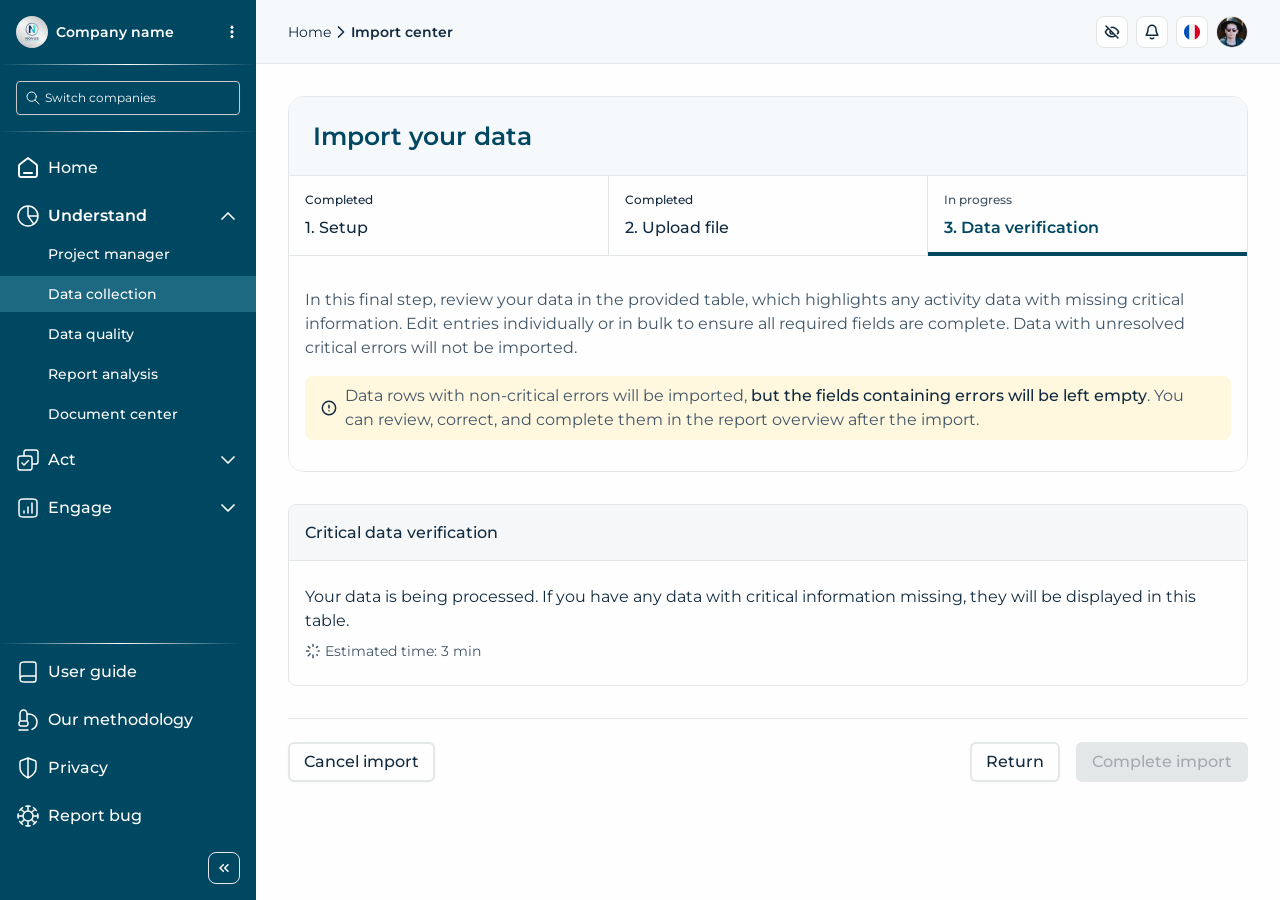
==== index.html @ c6fe3553 "Initial commit: import feature prototype Static HTML/CSS/JS prototype of the three-step data import " ====
<!doctype html>
<html lang="en">
<head>
<meta charset="utf-8">
<meta name="viewport" content="width=device-width, initial-scale=1">
<title>Import center – Data verification</title>
<link rel="preconnect" href="https://fonts.googleapis.com">
<link rel="preconnect" href="https://fonts.gstatic.com" crossorigin>
<link href="https://fonts.googleapis.com/css2?family=Montserrat:wght@400;500;600;700&display=swap" rel="stylesheet">
<link rel="stylesheet" href="shared.css?v=10">
<link rel="stylesheet" href="flow.css?v=10">
<style>
  :root { --tapio-green: #2d5c4f; --tapio-warning-fill: #fff7de; }

  .warn-banner {
    display: flex; align-items: center; gap: 8px; padding: 8px 16px;
    background: var(--tapio-warning-fill); border-radius: 8px; font-size: 14px; line-height: 20px;
  }
  .warn-banner b { font-weight: 500; }

  /* Status icons */
  .red-alert { position: relative; width: 16px; height: 16px; flex-shrink: 0; background: var(--tapio-red); border-radius: 16px; overflow: hidden; }
  .red-alert img { position: absolute; left: 7px; top: 2.285px; width: 2px; height: 9.515px; }
  .green-alert { width: 16px; height: 16px; flex-shrink: 0; border-radius: 16px; background: var(--tapio-green) url("assets/green-check.svg") center / 9.6px no-repeat; }
  .field-ok {
    width: 16px; height: 16px; flex-shrink: 0; border-radius: 16px; border: 1.5px solid var(--tapio-green); position: relative;
  }
  .field-ok::after {
    content: ""; position: absolute; inset: 0; background: var(--tapio-green);
    -webkit-mask: url("assets/green-check.svg") center / 8px no-repeat; mask: url("assets/green-check.svg") center / 8px no-repeat;
  }

  /* ---------- Verification panel ---------- */
  .status-line { display: flex; align-items: center; gap: 8px; padding: 24px 16px 23px; border-bottom: 1px solid var(--tapio-frost-gray); font-size: 16px; line-height: 24px; }
  .status-line b { font-weight: 500; }
  .loading { padding: 24px 16px; display: flex; flex-direction: column; gap: 8px; font-size: 16px; line-height: 24px; }
  .loading small { display: flex; align-items: center; gap: 4px; font-size: 14px; line-height: 20px; color: var(--tapio-charcoal-blue); }
  .loading small img { animation: spin 1.2s linear infinite; }
  @keyframes spin { to { transform: rotate(360deg); } }

  .v-filters { display: flex; flex-wrap: wrap; gap: 16px; padding: 24px 16px 23px; border-bottom: 1px solid var(--tapio-frost-gray); }
  .v-filters .filter { flex: 1 1 160px; min-width: 0; position: relative; }
  .filter-btn {
    width: 100%; display: flex; align-items: center; justify-content: space-between; gap: 4px; padding: 7px 8px;
    background: var(--tapio-white); border: 1px solid var(--tapio-frost-gray); border-radius: 8px; box-shadow: var(--shadow-xs);
    font-size: 16px; line-height: 24px; color: var(--tapio-charcoal-blue); white-space: nowrap;
  }
  .filter-btn span { overflow: hidden; text-overflow: ellipsis; }
  .filter-btn.set { color: var(--tapio-deep-indigo); border-color: var(--tapio-midnight-blue); }
  .filter.open .filter-btn img { transform: rotate(180deg); }

  .v-scroll { overflow-x: auto; }
  .v-table { width: 100%; min-width: 1040px; border-collapse: collapse; table-layout: fixed; }
  .v-table th, .v-table td {
    height: 64px; padding: 0 12px; border-bottom: 1px solid var(--tapio-frost-gray); border-right: 1px solid var(--tapio-frost-gray);
    font-size: 16px; line-height: 24px; white-space: nowrap; overflow: hidden; text-overflow: ellipsis; color: var(--tapio-deep-indigo);
  }
  .v-table th:last-child, .v-table td:last-child { border-right: 0; }
  .v-table th { font-weight: 500; color: var(--tapio-charcoal-blue); text-align: center; background: var(--tapio-white); }
  .v-table td { background: var(--tapio-white); }
  .v-table td.c { text-align: center; }
  .v-table td.num { font-weight: 500; }
  .v-table .ico { display: flex; justify-content: center; }
  .v-table tr.selected td { background: var(--tapio-glacier-blue); }
  .v-table .checkbox { margin: 0 auto; }
  .v-table .eye-btn {
    width: 32px; height: 32px; padding: 8px; margin: 0 auto; display: flex; align-items: center; justify-content: center;
    background: var(--tapio-white); border: 1px solid var(--tapio-frost-gray); border-radius: 8px; box-shadow: var(--shadow-xs);
  }
  .v-table .eye-btn .on { display: none; }
  .v-table .eye-btn:hover, .v-table .eye-btn.active { background: var(--tapio-dark-navy); }
  .v-table .eye-btn:hover .off, .v-table .eye-btn.active .off { display: none; }
  .v-table .eye-btn:hover .on, .v-table .eye-btn.active .on { display: block; }
  .v-empty td { text-align: center; color: var(--tapio-charcoal-blue); }
  .page:disabled, .page-cta:disabled { opacity: .4; cursor: not-allowed; }

  /* Bulk selection bar */
  .select-bar {
    position: sticky; bottom: 0; z-index: 30; display: flex; align-items: center; gap: 32px; padding: 15px 32px 16px;
    background: var(--tapio-alice-blue); border-top: 1px solid var(--tapio-frost-gray);
    box-shadow: 0 -1px 4px 0 rgba(0, 0, 0, 0.06), 0 -1px 0 0 rgba(0, 0, 0, 0.1);
  }
  .select-bar p { font-size: 14px; line-height: 20px; font-weight: 500; }
  .select-bar .link { font-size: 14px; line-height: 20px; font-weight: 500; color: var(--tapio-charcoal-blue); border-bottom: 1px solid var(--tapio-charcoal-blue); margin-top: 4px; }

  /* ---------- Edit overlays ---------- */
  dialog.drawer.edit { display: none; }
  dialog.drawer.edit[open] { display: flex; flex-direction: column; overflow: hidden; }
  .edit .drawer-head { position: static; flex-shrink: 0; }
  .edit-nav { display: flex; align-items: center; justify-content: space-between; }
  .pager { display: flex; }
  .pager button {
    width: 32px; height: 32px; padding: 8px; display: flex; align-items: center; justify-content: center;
    background: var(--tapio-white); border: 1px solid var(--tapio-frost-gray); box-shadow: var(--shadow-xs);
  }
  .pager button:first-child { border-radius: 8px 0 0 8px; }
  .pager button:last-child { border-radius: 0 8px 8px 0; border-left: 0; }
  .pager button:disabled { opacity: .4; cursor: not-allowed; }
  .edit-body { flex: 1; overflow-y: auto; padding: 32px; display: flex; flex-direction: column; gap: 24px; }
  .edit-body h3 { padding-bottom: 15px; border-bottom: 1px solid var(--tapio-frost-gray); font-size: 16px; line-height: 24px; font-weight: 500; }
  .fields { display: flex; flex-direction: column; gap: 16px; }
  .field label { display: flex; align-items: center; gap: 4px; margin-bottom: 4px; font-size: 14px; line-height: 20px; font-weight: 500; color: var(--tapio-charcoal-blue); }
  .combo { position: relative; }
  .combo-box {
    display: flex; align-items: center; gap: 8px; padding: 0 8px; height: 40px;
    background: var(--tapio-white); border: 1px solid var(--tapio-frost-gray); border-radius: 8px; box-shadow: var(--shadow-xs);
  }
  .combo-box:focus-within { border-color: var(--tapio-midnight-blue); }
  .combo-box input {
    flex: 1; min-width: 0; border: 0; outline: 0; background: none; font: inherit; font-size: 16px; line-height: 24px; color: var(--tapio-deep-indigo);
  }
  .combo-box input::placeholder { color: var(--tapio-charcoal-blue); opacity: 1; }
  .combo-box input[readonly] { cursor: pointer; }
  .combo-box button { display: flex; }
  .combo.open .combo-box button img { transform: rotate(180deg); }
  .drawer-foot {
    flex-shrink: 0; display: flex; justify-content: flex-end; gap: 16px; padding: 23px 32px 24px;
    background: var(--tapio-white); border-top: 1px solid var(--tapio-frost-gray);
  }
  .cta.outline { border-color: var(--tapio-mint); box-shadow: 0 1px 4px -1px var(--tapio-mint-shadow); }

  /* Missing-data confirmation list */
  #missingModal ul { max-height: 50vh; overflow-y: auto; }
  #missingModal .modal-body li::before { background: var(--tapio-deep-indigo); }

  /* ---------- Import notification ---------- */
  .notice {
    position: fixed; top: 80px; right: 32px; z-index: 200; width: min(656px, calc(100vw - 32px));
    display: flex; align-items: center; gap: 24px; padding: 20px 16px;
    background: var(--tapio-white); border: 1px solid var(--tapio-frost-gray); border-radius: 8px;
    box-shadow: var(--shadow-md); animation: notice-in .25s ease-out;
  }
  @keyframes notice-in { from { transform: translateY(-8px); opacity: 0; } }
  .notice .msg { flex: 1; display: flex; align-items: center; gap: 8px; font-size: 16px; line-height: 24px; }
  .notice .msg img { width: 32px; height: 32px; border-radius: 32px; object-fit: cover; flex-shrink: 0; }
  .notice a { font-weight: 500; color: var(--tapio-deep-indigo); }
  .notice time { font-size: 16px; line-height: 24px; color: #4d5659; white-space: nowrap; }

  @media (max-width: 768px) {
    .warn-banner { align-items: flex-start; }
    .warn-banner > img { margin-top: 2px; }
    .v-filters { gap: 8px; }
    .status-line { align-items: flex-start; }
    .status-line > span:first-child { margin-top: 4px; }
    .edit-body { padding: 20px 16px; }
    .drawer-foot { padding: 16px; }
    .select-bar { padding: 12px 16px; gap: 16px; justify-content: space-between; }
    .notice { right: 16px; top: 72px; gap: 12px; }
  }
</style>
</head>
<body>
<div class="app">

  <div class="nav-scrim"></div>
  <aside class="nav">
    <div>
      <div class="nav-company">
        <div class="nav-company-id">
          <img src="assets/company-logo.png" alt="">
          <span>Company name</span>
        </div>
        <button class="nav-dots" aria-label="More options"><img class="icon-16" src="assets/dots-vertical.svg" alt=""></button>
      </div>
      <div class="sep"></div>
    </div>

    <div class="nav-search-wrap">
      <div class="nav-search">
        <img class="icon-16" src="assets/search-light.svg" alt="">
        <span>Switch companies</span>
      </div>
    </div>

    <div class="sep"></div>

    <div class="nav-body">
      <nav class="nav-ctas">
        <button class="nav-cta"><span class="lbl"><img class="icon-24" src="assets/home.svg" alt="">Home</span></button>

        <div>
          <button class="nav-cta open">
            <span class="lbl"><img class="icon-24" src="assets/understand.svg" alt="">Understand</span>
            <img class="icon-24 chev" src="assets/chevron-nav.svg" alt="">
          </button>
          <div class="nav-sub">
            <a href="#">Project manager</a>
            <a href="#" class="active">Data collection</a>
            <a href="#">Data quality</a>
            <a href="#">Report analysis</a>
            <a href="#">Document center</a>
          </div>
        </div>

        <button class="nav-cta">
          <span class="lbl"><img class="icon-24" src="assets/act.svg" alt="">Act</span>
          <img class="icon-24" src="assets/chevron-nav2.svg" alt="">
        </button>
        <button class="nav-cta">
          <span class="lbl"><img class="icon-24" src="assets/engage.svg" alt="">Engage</span>
          <img class="icon-24" src="assets/chevron-nav2.svg" alt="">
        </button>
      </nav>

      <div class="nav-bottom">
        <div class="nav-bottom-links">
          <div class="sep"></div>
          <button class="nav-cta"><span class="lbl"><img class="icon-24" src="assets/book-closed.svg" alt="">User guide</span></button>
          <button class="nav-cta"><span class="lbl"><img class="icon-24" src="assets/microscope.svg" alt="">Our methodology</span></button>
          <button class="nav-cta"><span class="lbl"><img class="icon-24" src="assets/shield.svg" alt="">Privacy</span></button>
          <button class="nav-cta"><span class="lbl"><img class="icon-24" src="assets/virus.svg" alt="">Report bug</span></button>
        </div>
        <button class="nav-collapse" aria-label="Collapse navigation"><img class="icon-16" src="assets/chevron-left-double.svg" alt=""></button>
      </div>
    </div>
  </aside>

  <main class="main">
    <header class="topbar">
      <button class="icon-btn menu-btn" aria-label="Open navigation"><img class="icon-16" src="assets/chevron-left-double.svg" alt=""></button>
      <div class="crumbs">
        <span>Home</span>
        <img class="icon-20 chev" src="assets/chevron-breadcrumb.svg" alt="">
        <strong>Import center</strong>
      </div>
      <div class="top-actions">
        <button class="icon-btn" aria-label="Hide"><img class="icon-16" src="assets/eye-off.svg" alt=""></button>
        <button class="icon-btn" aria-label="Notifications"><img class="icon-16" src="assets/bell.svg" alt=""></button>
        <button class="icon-btn" aria-label="Language"><img class="icon-16" src="assets/flag-fr.svg" alt=""></button>
        <img class="avatar" src="assets/avatar.png" alt="User avatar">
      </div>
    </header>

    <div class="container">
      <section class="stepper-card">
        <h1 class="stepper-title">Import your data</h1>
        <div class="steps">
          <div class="step"><small>Completed</small><span>1. Setup</span></div>
          <div class="step"><small>Completed</small><span>2. Upload file</span></div>
          <div class="step current"><small>In progress</small><span>3. Data verification</span></div>
        </div>
        <div class="stepper-body">
          <p>In this final step, review your data in the provided table, which highlights any activity data with missing critical information. Edit entries individually or in bulk to ensure all required fields are complete. Data with unresolved critical errors will not be imported.</p>
          <div class="warn-banner">
            <img class="icon-16" src="assets/warning-circle.svg" alt="">
            <p>Data rows with non-critical errors will be imported,<b> but the fields containing errors will be left empty</b>. You can review, correct, and complete them in the report overview after the import.</p>
          </div>
        </div>
      </section>

      <section class="panel" id="verifyPanel">
        <h2 class="panel-title">Critical data verification</h2>

        <div class="loading" id="loading">
          <p>Your data is being processed. If you have any data with critical information missing, they will be displayed in this table.</p>
          <small><img class="icon-16" src="assets/loading.svg" alt="">Estimated time: 3 min</small>
        </div>

        <div id="results" hidden>
          <div class="status-line" id="statusLine"></div>
          <div id="tableArea">
            <div class="v-filters" id="filters"></div>
            <div class="v-scroll">
              <table class="v-table">
                <colgroup>
                  <col style="width:52px"><col style="width:84px"><col style="width:72px"><col style="width:124px"><col style="width:72px">
                  <col style="width:212px"><col style="width:150px"><col><col style="width:80px">
                </colgroup>
                <thead>
                  <tr>
                    <th><input type="checkbox" class="checkbox" id="selectPage" aria-label="Select all rows on this page"></th>
                    <th>Status</th><th>Row</th><th>Site</th><th>Year</th><th>Main step</th><th>Form section</th><th>Sub section</th><th>Action</th>
                  </tr>
                </thead>
                <tbody id="rows"></tbody>
              </table>
            </div>
            <div class="pagination" id="pagination"></div>
          </div>
        </div>
      </section>

      <footer class="footer">
        <button class="cta" id="cancelBtn">Cancel import</button>
        <div class="footer-right">
          <button class="cta" onclick="location.href='step-2.html'">Return</button>
          <button class="cta primary" id="completeBtn" disabled>Complete import</button>
        </div>
      </footer>
    </div>

    <div class="select-bar" id="selectBar" hidden>
      <div>
        <p id="selectCount">0 Activity datas selected</p>
        <button class="link" id="clearSelection">Clear selection</button>
      </div>
      <button class="cta" id="bulkEdit">Edit</button>
    </div>
  </main>
</div>

<!-- Single / multiple edit overlay -->
<dialog class="drawer edit" id="editDrawer" aria-labelledby="editTitle">
  <div class="drawer-head">
    <div class="edit-nav">
      <button class="drawer-back" data-close><img class="icon-16" src="assets/arrow-narrow-left.svg" alt="">Return to import finalization</button>
      <div class="pager" id="pager">
        <button id="prevRow" aria-label="Previous activity data"><img class="icon-16" src="assets/chevron-left-sm.svg" alt=""></button>
        <button id="nextRow" aria-label="Next activity data"><img class="icon-16" src="assets/chevron-right-sm.svg" alt=""></button>
      </div>
    </div>
    <h2 id="editTitle">Activity data name</h2>
    <p id="editDesc"></p>
  </div>
  <div class="edit-body">
    <h3>Critical data details</h3>
    <div class="fields" id="fields"></div>
  </div>
  <div class="drawer-foot">
    <button class="cta outline" id="resetEdit">Reset changes</button>
    <button class="cta primary" id="saveEdit">Save changes</button>
  </div>
</dialog>

<!-- Missing critical data confirmation -->
<dialog class="modal" id="missingModal" aria-labelledby="missingTitle">
  <div class="modal-inner">
    <div class="modal-head">
      <h2 id="missingTitle"></h2>
      <button class="modal-close" data-close aria-label="Close"><img src="assets/x-close.svg" alt=""></button>
    </div>
    <div class="modal-body">
      <p>Proceeding without correction will exclude them from the import.</p>
      <ul id="missingList"></ul>
    </div>
    <div class="modal-foot">
      <button class="cta" data-close>Cancel</button>
      <button class="cta primary" id="confirmComplete">Complete import</button>
    </div>
  </div>
</dialog>

<!-- Leave flow modal -->
<dialog class="modal fixed" id="leaveModal" aria-labelledby="leaveTitle">
  <div class="modal-inner">
    <div class="modal-top">
      <div class="modal-head">
        <h2 id="leaveTitle">Leave import center ?</h2>
        <button class="modal-close" data-close aria-label="Close"><img src="assets/x-close.svg" alt=""></button>
      </div>
      <div class="modal-body danger">
        <p>Cancel your import? This action cannot be undone.</p>
        <ul><li>Any progress made so far will be lost and your data won’t be imported</li></ul>
      </div>
    </div>
    <div class="modal-foot">
      <button class="cta" data-close>Return</button>
      <button class="cta danger" id="confirmLeave">Leave import center</button>
    </div>
  </div>
</dialog>

<script>
  const $ = s => document.querySelector(s);
  const esc = s => String(s).replace(/[&<>"]/g, c => ({ "&": "&amp;", "<": "&lt;", ">": "&gt;", '"': "&quot;" }[c]));

  /* ---------- Reference data ---------- */
  const SITES = ["Site name", "Paris HQ", "Lyon plant", "Marseille office", "Lille warehouse", "Bordeaux store"];
  const YEARS = ["2020", "2021", "2022", "2023", "2024", "2025"];
  const STRUCTURE = {
    "Energy Consumption": {
      "Fuel-on-site": ["Without control on sources", "With control on sources"],
      "Cooling systems on site": ["Without control on sources", "With control on sources"],
      "Green electricity on site": ["Without control on sources", "With control on sources"]
    },
    "Mobility": { "Business travel": ["Air travel", "Train travel"], "Commuting": ["Car", "Public transport"] },
    "Logistics": { "Upstream freight": ["Road freight", "Sea freight"] },
    "Waste": { "Waste on site": ["Landfill", "Recycling"] }
  };
  const FIELDS = [
    { key: "site", label: "Site name", options: () => SITES, placeholder: "Type or select a site name" },
    { key: "year", label: "Year", options: () => YEARS, placeholder: "Type or select a year" },
    { key: "particularity", label: "Particularity", options: () => YEARS, placeholder: "Type or select a particularity" },
    { key: "step", label: "Main steps", options: () => Object.keys(STRUCTURE), placeholder: "Type or select a main step" },
    { key: "form", label: "Form section", options: v => v.step && STRUCTURE[v.step] ? Object.keys(STRUCTURE[v.step]) : [...new Set(Object.values(STRUCTURE).flatMap(Object.keys))], placeholder: "Type or select a form section" },
    { key: "sub", label: "Sub Section", options: v => {
        const forms = v.step && STRUCTURE[v.step] ? [STRUCTURE[v.step]] : Object.values(STRUCTURE);
        return [...new Set(forms.flatMap(f => v.form && f[v.form] ? f[v.form] : v.form ? [] : Object.values(f).flat()))];
      }, placeholder: "Select a sub section", selectOnly: true }
  ];
  const CRITICAL = ["site", "year", "step", "form", "sub"];

  /* ---------- Imported rows (mock) ---------- */
  const TOTAL = 240;
  const FAULTY = [3, 4, 8, 10, 6, 24, 38, 56, 87, 95, 102, 115, 121, 133, 148, 160, 172, 189, 201, 230];
  const scenario = new URLSearchParams(location.search).get("scenario");
  const makeRow = n => ({ n, site: SITES[n % SITES.length], year: YEARS[2 + (n % 4)], particularity: YEARS[2 + (n % 4)], step: "Energy Consumption", form: "Fuel-on-site", sub: "Without control on sources" });
  let ROWS = [];
  function buildRows() {
    const faulty = scenario === "clean" ? [] : FAULTY;
    const rows = Array.from({ length: TOTAL }, (_, i) => makeRow(i + 1));
    faulty.forEach(n => {
      const r = rows[n - 1];
      r.site = null;
      if (n === 95) Object.assign(r, { year: null, step: null, form: null, sub: null });
    });
    // Rows with missing critical data are listed first, in the order the import reported them.
    ROWS = faulty.map(n => rows[n - 1]).concat(rows.filter(r => !faulty.includes(r.n)));
  }
  const isMissing = r => CRITICAL.some(k => !r[k]);
  const missingRows = () => ROWS.filter(isMissing);

  /* ---------- Table state ---------- */
  const PAGE_SIZE = 10;
  const state = { page: 1, filters: {}, selected: new Set(), editing: null };
  const FILTERS = [
    { key: "status", label: "Status", values: () => ["Missing critical data", "Complete"] },
    { key: "year", label: "Year", values: () => YEARS },
    { key: "step", label: "Main Step", values: () => Object.keys(STRUCTURE) },
    { key: "form", label: "Form Section", values: () => [...new Set(Object.values(STRUCTURE).flatMap(Object.keys))] },
    { key: "sub", label: "Sub Section", values: () => [...new Set(Object.values(STRUCTURE).flatMap(f => Object.values(f).flat()))] }
  ];
  function visibleRows() {
    return ROWS.filter(r => FILTERS.every(f => {
      const v = state.filters[f.key];
      if (!v) return true;
      if (f.key === "status") return (v === "Complete") !== isMissing(r);
      return r[f.key] === v;
    }));
  }

  const missingIcon = '<span class="ico"><img class="icon-16" src="assets/alert-circle.svg" alt="Missing"></span>';
  const cell = (v, cls = "") => v ? `<td class="${cls}">${esc(v)}</td>` : `<td>${missingIcon}</td>`;

  function renderStatus() {
    const missing = missingRows().length;
    $("#statusLine").innerHTML = missing
      ? `<span class="red-alert"><img src="assets/red-alert-mark.svg" alt=""></span><span><b>${missing}/${TOTAL}</b>&nbsp; Activity data(s) require their critical info to be filled in or these won’t be imported</span>`
      : `<span class="green-alert"></span><span><b>${TOTAL}/${TOTAL}</b>&nbsp; Activity data(s) will be imported without any critical values missing.</span>`;
  }

  function renderTable() {
    const rows = visibleRows();
    const pages = Math.max(1, Math.ceil(rows.length / PAGE_SIZE));
    state.page = Math.min(state.page, pages);
    const slice = rows.slice((state.page - 1) * PAGE_SIZE, state.page * PAGE_SIZE);
    $("#rows").innerHTML = slice.length ? slice.map(r => `
      <tr data-n="${r.n}" class="${state.selected.has(r.n) ? "selected" : ""}">
        <td><input type="checkbox" class="checkbox" ${state.selected.has(r.n) ? "checked" : ""} aria-label="Select row ${r.n}"></td>
        <td><span class="ico">${isMissing(r) ? '<span class="red-alert" role="img" aria-label="Missing critical data"><img src="assets/red-alert-mark.svg" alt=""></span>' : '<span class="green-alert" role="img" aria-label="Complete"></span>'}</span></td>
        <td class="num">#${r.n}</td>
        ${cell(r.site)}${cell(r.year)}${cell(r.step)}${cell(r.form)}${cell(r.sub)}
        <td><button class="eye-btn ${state.editing === r.n ? "active" : ""}" data-edit="${r.n}" aria-label="Edit row ${r.n}">
          <img class="icon-16 off" src="assets/eye-dark.svg" alt=""><img class="icon-16 on" src="assets/eye-light.svg" alt=""></button></td>
      </tr>`).join("") : `<tr class="v-empty"><td colspan="9">No activity data matches these filters.</td></tr>`;
    const pageNums = slice.map(r => r.n);
    const allOnPage = pageNums.length && pageNums.every(n => state.selected.has(n));
    $("#selectPage").checked = !!allOnPage;
    $("#selectPage").indeterminate = !allOnPage && pageNums.some(n => state.selected.has(n));
    renderPagination(pages);
    renderSelectBar();
  }

  function pageList(pages, cur) {
    if (pages <= 7) return Array.from({ length: pages }, (_, i) => i + 1);
    const set = new Set([1, 2, 3, pages - 2, pages - 1, pages, cur - 1, cur, cur + 1].filter(p => p >= 1 && p <= pages));
    const sorted = [...set].sort((a, b) => a - b), out = [];
    sorted.forEach((p, i) => { if (i && p - sorted[i - 1] > 1) out.push("…"); out.push(p); });
    return out;
  }
  function renderPagination(pages) {
    $("#pagination").innerHTML = `
      <button class="page-cta" data-page="${state.page - 1}" ${state.page === 1 ? "disabled" : ""}><img class="icon-16" src="assets/arrow-left.svg" alt="" style="transform:rotate(180deg)">Previous</button>
      <div class="pages">${pageList(pages, state.page).map(p => p === "…" ? '<span class="page">...</span>'
        : `<button class="page ${p === state.page ? "active" : ""}" data-page="${p}" ${p === state.page ? 'aria-current="page"' : ""}>${p}</button>`).join("")}</div>
      <button class="page-cta next" data-page="${state.page + 1}" ${state.page === pages ? "disabled" : ""}>Next<img class="icon-16" src="assets/arrow-right.svg" alt=""></button>`;
  }
  $("#pagination").addEventListener("click", e => {
    const b = e.target.closest("[data-page]");
    if (!b || b.disabled) return;
    state.page = +b.dataset.page;
    renderTable();
  });

  /* ---------- Selection ---------- */
  function renderSelectBar() {
    const n = state.selected.size;
    $("#selectBar").hidden = !n;
    $("#selectCount").textContent = `${n} Activity data${n === 1 ? "" : "s"} selected`;
  }
  $("#rows").addEventListener("change", e => {
    if (!e.target.matches(".checkbox")) return;
    const n = +e.target.closest("tr").dataset.n;
    e.target.checked ? state.selected.add(n) : state.selected.delete(n);
    renderTable();
  });
  $("#selectPage").addEventListener("change", e => {
    $("#rows").querySelectorAll("tr[data-n]").forEach(tr => {
      const n = +tr.dataset.n;
      e.target.checked ? state.selected.add(n) : state.selected.delete(n);
    });
    renderTable();
  });
  $("#clearSelection").addEventListener("click", () => { state.selected.clear(); renderTable(); });

  /* ---------- Filters ---------- */
  let openFilter = null;
  $("#filters").innerHTML = FILTERS.map(f => `
    <div class="filter" data-key="${f.key}">
      <button class="filter-btn" aria-haspopup="listbox" aria-expanded="false"><span>${f.label}</span><img class="icon-20" src="assets/chevron-down.svg" alt=""></button>
    </div>`).join("");
  function closeFilter() {
    if (!openFilter) return;
    openFilter.classList.remove("open");
    openFilter.querySelector(".filter-btn").setAttribute("aria-expanded", "false");
    openFilter.querySelector(".select-menu")?.remove();
    openFilter = null;
  }
  $("#filters").addEventListener("click", e => {
    const f = e.target.closest(".filter");
    if (!f) return;
    const def = FILTERS.find(x => x.key === f.dataset.key);
    const opt = e.target.closest('[role="option"]');
    if (opt) {
      state.filters[def.key] = opt.dataset.value || null;
      const btn = f.querySelector(".filter-btn");
      btn.classList.toggle("set", !!state.filters[def.key]);
      btn.firstElementChild.textContent = state.filters[def.key] || def.label;
      closeFilter();
      state.page = 1;
      renderTable();
      return;
    }
    if (f === openFilter) return closeFilter();
    closeFilter();
    const menu = document.createElement("div");
    menu.className = "select-menu";
    menu.setAttribute("role", "listbox");
    menu.innerHTML = [`<div role="option" data-value="" aria-selected="${!state.filters[def.key]}">All</div>`]
      .concat(def.values().map(v => `<div role="option" data-value="${esc(v)}" aria-selected="${state.filters[def.key] === v}">${esc(v)}</div>`)).join("");
    f.appendChild(menu);
    f.classList.add("open");
    f.querySelector(".filter-btn").setAttribute("aria-expanded", "true");
    openFilter = f;
  });

  /* ---------- Edit overlay (single row or bulk) ---------- */
  const SINGLE_DESC = "Use this overlay to fill in the missing critical information for a single activity. Complete the required fields using dropdowns and text inputs to ensure the activity can be successfully imported.";
  const BULK_DESC = "Update missing critical information for multiple activity data entries at once. Choices made in dropdowns and text inputs will apply to all selected entries, overriding any existing values in the affected fields (e.g., updating the year will replace original values for all selected entries).";
  const edit = { mode: null, row: null, values: {} };
  const drawer = $("#editDrawer");

  function openEdit(mode, n) {
    edit.mode = mode;
    edit.row = n ?? null;
    const r = mode === "single" ? ROWS.find(x => x.n === n) : null;
    edit.values = Object.fromEntries(FIELDS.map(f => [f.key, r ? r[f.key] || "" : ""]));
    $("#editTitle").textContent = mode === "single" ? `Activity data #${n}` : "Edit multiple selection";
    $("#editDesc").textContent = mode === "single" ? SINGLE_DESC : BULK_DESC;
    $("#pager").hidden = mode !== "single";
    state.editing = mode === "single" ? n : null;
    renderFields();
    renderPager();
    renderTable();
    if (!drawer.open) drawer.showModal();
  }
  function renderPager() {
    if (edit.mode !== "single") return;
    const list = visibleRows(), i = list.findIndex(r => r.n === edit.row);
    $("#prevRow").disabled = i <= 0;
    $("#nextRow").disabled = i === -1 || i >= list.length - 1;
  }
  function stepRow(dir) {
    const list = visibleRows(), i = list.findIndex(r => r.n === edit.row);
    const next = list[i + dir];
    if (!next) return;
    state.page = Math.floor((i + dir) / PAGE_SIZE) + 1;
    openEdit("single", next.n);
  }
  $("#prevRow").addEventListener("click", () => stepRow(-1));
  $("#nextRow").addEventListener("click", () => stepRow(1));

  function statusIcon(f) {
    if (edit.mode !== "single" || f.key === "particularity" && !edit.values[f.key]) return "";
    return edit.values[f.key]
      ? '<span class="field-ok" role="img" aria-label="Filled"></span>'
      : '<img class="icon-16" src="assets/field-missing.svg" alt="Missing">';
  }
  function renderFields() {
    $("#fields").innerHTML = FIELDS.map(f => `
      <div class="field" data-key="${f.key}">
        <label for="f-${f.key}">${esc(f.label)} ${statusIcon(f)}</label>
        <div class="combo">
          <div class="combo-box">
            <input id="f-${f.key}" autocomplete="off" value="${esc(edit.values[f.key])}" placeholder="${esc(f.placeholder)}" ${f.selectOnly ? "readonly" : ""}
              role="combobox" aria-expanded="false" aria-autocomplete="list">
            <button type="button" tabindex="-1" aria-label="Show options"><img class="icon-20" src="assets/chevron-down-dark.svg" alt=""></button>
          </div>
        </div>
      </div>`).join("");
  }
  function refreshStatusIcons() {
    FIELDS.forEach(f => {
      const label = $(`.field[data-key="${f.key}"] label`);
      label.innerHTML = `${esc(f.label)} ${statusIcon(f)}`;
    });
  }

  let openCombo = null;
  function closeCombo() {
    if (!openCombo) return;
    openCombo.classList.remove("open");
    openCombo.querySelector("input").setAttribute("aria-expanded", "false");
    openCombo.querySelector(".select-menu")?.remove();
    openCombo = null;
  }
  function showCombo(combo, filterText) {
    if (openCombo && openCombo !== combo) closeCombo();
    const key = combo.closest(".field").dataset.key, f = FIELDS.find(x => x.key === key);
    const q = (filterText || "").toLowerCase();
    const opts = f.options(edit.values).filter(o => !q || o.toLowerCase().includes(q));
    let menu = combo.querySelector(".select-menu");
    if (!menu) {
      menu = document.createElement("div");
      menu.className = "select-menu";
      menu.setAttribute("role", "listbox");
      combo.appendChild(menu);
    }
    menu.innerHTML = opts.length
      ? opts.map(o => `<div role="option" data-value="${esc(o)}" aria-selected="${edit.values[key] === o}">${esc(o)}</div>`).join("")
      : `<div role="option" aria-disabled="true" style="cursor:default;color:var(--tapio-charcoal-blue)">${f.selectOnly ? "Select a form section first" : "Press Enter to use this value"}</div>`;
    const room = $(".edit-body").getBoundingClientRect().bottom - combo.getBoundingClientRect().bottom;
    menu.classList.toggle("up", room < 240);
    combo.classList.add("open");
    combo.querySelector("input").setAttribute("aria-expanded", "true");
    openCombo = combo;
  }
  function setValue(key, value) {
    edit.values[key] = value;
    // Keep the section hierarchy consistent when a parent value changes.
    if (key === "step" && edit.values.form && !FIELDS[4].options(edit.values).includes(edit.values.form)) edit.values.form = "";
    if ((key === "step" || key === "form") && edit.values.sub && !FIELDS[5].options(edit.values).includes(edit.values.sub)) edit.values.sub = "";
    FIELDS.forEach(f => { $(`#f-${f.key}`).value = edit.values[f.key]; });
    refreshStatusIcons();
  }
  $("#fields").addEventListener("click", e => {
    const combo = e.target.closest(".combo");
    if (!combo) return;
    const opt = e.target.closest('[role="option"][data-value]');
    if (opt) {
      setValue(combo.closest(".field").dataset.key, opt.dataset.value);
      closeCombo();
      return;
    }
    if (e.target.closest(".combo-box button") || e.target.matches("input[readonly]")) {
      openCombo === combo ? closeCombo() : showCombo(combo);
      combo.querySelector("input").focus();
    }
  });
  $("#fields").addEventListener("focusin", e => { if (e.target.matches("input:not([readonly])")) showCombo(e.target.closest(".combo"), ""); });
  $("#fields").addEventListener("input", e => {
    const key = e.target.closest(".field").dataset.key;
    edit.values[key] = e.target.value.trim();
    refreshStatusIcons();
    showCombo(e.target.closest(".combo"), e.target.value);
  });
  $("#fields").addEventListener("keydown", e => {
    if (e.key === "Enter") { e.preventDefault(); closeCombo(); }
    if (e.key === "Escape" && openCombo) { e.preventDefault(); e.stopPropagation(); closeCombo(); }
  });
  document.addEventListener("click", e => {
    if (openCombo && !openCombo.contains(e.target)) closeCombo();
    if (openFilter && !openFilter.contains(e.target)) closeFilter();
  });

  $("#resetEdit").addEventListener("click", () => openEdit(edit.mode, edit.row));
  $("#saveEdit").addEventListener("click", () => {
    const vals = Object.fromEntries(Object.entries(edit.values).map(([k, v]) => [k, v.trim() || null]));
    if (edit.mode === "single") {
      Object.assign(ROWS.find(r => r.n === edit.row), vals);
    } else {
      ROWS.filter(r => state.selected.has(r.n)).forEach(r => {
        Object.entries(vals).forEach(([k, v]) => { if (v) r[k] = v; });
      });
      state.selected.clear();
    }
    drawer.close();
    renderAll();
  });
  $("#bulkEdit").addEventListener("click", () => openEdit("bulk"));
  $("#rows").addEventListener("click", e => {
    const b = e.target.closest("[data-edit]");
    if (b) openEdit("single", +b.dataset.edit);
  });
  // The row whose overlay is open keeps its eye button active; clear it once the overlay closes.
  new MutationObserver(() => {
    if (!drawer.open && state.editing !== null) { state.editing = null; closeCombo(); renderTable(); }
  }).observe(drawer, { attributes: true, attributeFilter: ["open"] });

  /* ---------- Completion ---------- */
  function renderAll() {
    renderStatus();
    // A file with no missing critical data needs no table (compact success state).
    $("#tableArea").hidden = scenario === "clean";
    renderTable();
  }
  function importFileName() {
    try { return sessionStorage.getItem("importFileName") || "File_name"; } catch (e) { return "File_name"; }
  }
  function completeImport() {
    $("#missingModal").close();
    $("#completeBtn").disabled = true;
    document.querySelector(".notice")?.remove();
    const time = new Date().toLocaleTimeString([], { hour: "numeric", minute: "2-digit" });
    document.body.insertAdjacentHTML("beforeend", `
      <div class="notice" role="status">
        <div class="msg"><img src="assets/avatar.png" alt=""><p>“${esc(importFileName())}” data has been imported. <a href="#">See import details.</a></p></div>
        <time>${esc(time)}</time>
      </div>`);
  }
  $("#completeBtn").addEventListener("click", () => {
    const missing = missingRows();
    if (!missing.length) return completeImport();
    $("#missingTitle").textContent = `${missing.length} Activity Data${missing.length === 1 ? " is" : "s are"} missing critical data`;
    $("#missingList").innerHTML = missing.map(r => `<li>Row ${r.n}</li>`).join("");
    $("#missingModal").showModal();
  });
  $("#confirmComplete").addEventListener("click", completeImport);
  $("#cancelBtn").addEventListener("click", () => $("#leaveModal").showModal());
  $("#confirmLeave").addEventListener("click", () => location.reload());

  /* ---------- Processing ---------- */
  buildRows();
  setTimeout(() => {
    $("#loading").hidden = true;
    $("#results").hidden = false;
    $("#completeBtn").disabled = false;
    renderAll();
  }, 2500);
</script>
<script src="shared.js?v=10"></script>
</body>
</html>
---- shared.css ----
:root {
  --tapio-dark-navy: #004761;
  --tapio-deep-teal: #1d6982;
  --tapio-midnight-blue: #1b5d75;
  --tapio-white: #fefefe;
  --tapio-pale-white: #f5f9fa;
  --tapio-blue-gray: #f8fafc;
  --tapio-powder-blue: #f6f9fb;
  --tapio-frost-gray: #e3e7e8;
  --tapio-ash-gray: #c7c9cc;
  --tapio-deep-indigo: #122b41;
  --tapio-charcoal-blue: #415567;
  --tapio-red: #99372e;
  --tapio-red-dark: #2d0704;
  --tapio-mint: #88d1bc;
  --tapio-mint-shadow: #cef2e9;
  --shadow-xs: 0 1px 2px 0 rgba(245, 249, 250, 0.05);
  --shadow-md: 0 12px 16px -4px rgba(18, 43, 65, 0.08), 0 4px 6px -2px rgba(18, 43, 65, 0.03);
  --text-disabled: #a5aaae;
  --tapio-glacier-blue: #edfaf6;
  --tapio-alice-blue: #f6f7f8;
}

* { box-sizing: border-box; margin: 0; padding: 0; }
html, body { height: 100%; }
html { scroll-padding-bottom: 112px; }
body {
  font-family: "Montserrat", sans-serif;
  background: var(--tapio-white);
  color: var(--tapio-deep-indigo);
  -webkit-font-smoothing: antialiased;
}
button { font: inherit; color: inherit; background: none; border: 0; cursor: pointer; }
img { display: block; }
[hidden] { display: none !important; }
.sr-only { position: absolute; width: 1px; height: 1px; overflow: hidden; clip: rect(0 0 0 0); white-space: nowrap; }
.icon-16 { width: 16px; height: 16px; flex-shrink: 0; }
.icon-20 { width: 20px; height: 20px; flex-shrink: 0; }
.icon-24 { width: 24px; height: 24px; flex-shrink: 0; }

.app { display: flex; width: 100%; min-height: 100vh; }

/* ---------- Side navigation ---------- */
.nav {
  width: 256px; flex-shrink: 0;
  position: sticky; top: 0; height: 100vh; height: 100dvh; overflow: hidden; z-index: 50;
  background: var(--tapio-dark-navy);
  display: flex; flex-direction: column; gap: 16px;
  color: var(--tapio-white);
}
.nav-company { display: flex; align-items: flex-start; justify-content: space-between; padding: 16px; }
.nav-company-id { display: flex; align-items: center; gap: 8px; flex: 1; min-width: 0; }
.nav-company-id img { width: 32px; height: 32px; border-radius: 16px; object-fit: cover; }
.nav-company-id span { font-size: 14px; line-height: 20px; font-weight: 600; white-space: nowrap; }
.nav-dots { height: 32px; display: flex; align-items: center; justify-content: center; border-radius: 8px; }
.sep {
  height: 1px; width: 100%; flex-shrink: 0;
  background: linear-gradient(90deg, rgba(254,254,254,0) 0%, rgba(254,254,254,1) 50%, rgba(254,254,254,0) 100%);
}
.nav-search-wrap { padding: 0 16px; }
.nav-search {
  display: flex; align-items: center; gap: 4px; padding: 8px;
  border: 1px solid var(--tapio-ash-gray); border-radius: 4px;
  background: var(--tapio-dark-navy); box-shadow: var(--shadow-xs);
  font-size: 12px; line-height: 16px; color: var(--tapio-blue-gray);
}
.nav-body { flex: 1; display: flex; flex-direction: column; justify-content: space-between; min-height: 0; }
.nav-ctas {
  flex: 1 1 auto; min-height: 0; overflow-y: auto;
  display: flex; flex-direction: column; gap: 8px;
  scrollbar-width: thin; scrollbar-color: rgba(254, 254, 254, 0.3) transparent;
}
.nav-bottom { flex-shrink: 0; padding-top: 16px; }
.nav-cta {
  display: flex; align-items: center; justify-content: space-between;
  padding: 8px 16px; width: 100%;
  font-size: 16px; line-height: 24px; font-weight: 500; color: var(--tapio-white);
}
.nav-cta .lbl { display: flex; align-items: flex-start; gap: 8px; white-space: nowrap; }
.nav-cta.open .lbl { font-weight: 600; }
.nav-cta.open .chev { transform: rotate(180deg); }
.nav-sub { display: flex; flex-direction: column; gap: 4px; }
.nav-sub a {
  display: block; padding: 8px 8px 8px 48px;
  font-size: 14px; line-height: 20px; font-weight: 500;
  color: var(--tapio-white); text-decoration: none; white-space: nowrap;
}
.nav-sub a.active { background: var(--tapio-deep-teal); }
.nav-bottom { display: flex; flex-direction: column; align-items: flex-end; gap: 16px; padding: 0 16px 16px 0; }
.nav-bottom-links { display: flex; flex-direction: column; gap: 8px; width: 100%; }
.nav-bottom-links .nav-cta { width: 208px; justify-content: flex-start; }
.nav-collapse {
  width: 32px; height: 32px; padding: 8px; border-radius: 8px;
  border: 1px solid var(--tapio-frost-gray);
  display: flex; align-items: center; justify-content: center;
}

/* ---------- Main ---------- */
.main { flex: 1 1 auto; min-width: 0; display: flex; flex-direction: column; }

.topbar {
  height: 64px;
  display: flex; align-items: center; gap: 12px;
  padding: 16px 32px;
  background: var(--tapio-powder-blue);
  border-bottom: 1px solid var(--tapio-frost-gray);
}
.crumbs { display: flex; align-items: center; min-width: 0; margin-right: auto; font-size: 14px; line-height: 20px; white-space: nowrap; }
.crumbs strong { overflow: hidden; text-overflow: ellipsis; }
.crumbs .chev { transform: rotate(-90deg); }
.crumbs strong { font-weight: 600; }
.top-actions { display: flex; align-items: center; gap: 8px; }
.icon-btn {
  width: 32px; height: 32px; padding: 8px;
  display: flex; align-items: center; justify-content: center;
  background: var(--tapio-white); border: 1px solid var(--tapio-frost-gray);
  border-radius: 8px; box-shadow: var(--shadow-xs);
}
.avatar { width: 32px; height: 32px; border-radius: 32px; border: 1px solid var(--tapio-frost-gray); object-fit: cover; }

/* ---------- Buttons ---------- */
.cta {
  padding: 6px 14px; border: 2px solid var(--tapio-frost-gray); border-radius: 6px;
  background: var(--tapio-white); box-shadow: 0 1px 4px -1px #f2f4f5;
  font-size: 16px; line-height: 24px; font-weight: 500; color: var(--tapio-deep-indigo); white-space: nowrap;
}
.cta.primary { background: var(--tapio-mint); border-color: var(--tapio-mint); box-shadow: 0 1px 4px -1px var(--tapio-mint-shadow); }
/* ---------- Sticky flow footer ---------- */
.footer {
  position: sticky; bottom: 0; z-index: 20;
  display: flex; align-items: center; justify-content: space-between;
  padding: 23px 0 24px; background: var(--tapio-white);
  border-top: 1px solid var(--tapio-frost-gray);
}
.footer-right { display: flex; gap: 16px; }

/* ---------- Checkbox ---------- */
.checkbox {
  appearance: none; -webkit-appearance: none; display: block; margin: 0 auto;
  width: 20px; height: 20px; border: 1px solid var(--tapio-midnight-blue); border-radius: 6px;
  background: var(--tapio-white); cursor: pointer;
}
.checkbox:checked { background: var(--tapio-mint) url("assets/check.svg") center / 14px no-repeat; }
.checkbox:focus-visible { outline: 2px solid var(--tapio-midnight-blue); outline-offset: 2px; }

/* ---------- Pagination ---------- */
.pagination { display: flex; align-items: center; justify-content: space-between; gap: 8px; padding: 16px; background: var(--tapio-white); min-height: 61px; }
.page-cta {
  display: flex; align-items: center; gap: 4px; padding: 7px 16px 7px 12px;
  background: var(--tapio-white); border: 1px solid var(--tapio-frost-gray); border-radius: 4px;
  box-shadow: var(--shadow-xs);
  font-size: 12px; line-height: 16px; font-weight: 600; color: var(--tapio-deep-indigo);
}
.page-cta.next { padding: 7px 12px 7px 16px; }
.pages { display: flex; gap: 2px; }
.page {
  width: 32px; height: 32px; border-radius: 8px;
  display: flex; align-items: center; justify-content: center;
  font-size: 14px; line-height: 20px; font-weight: 500; color: var(--tapio-charcoal-blue);
}
.page.active { background: var(--tapio-frost-gray); color: var(--tapio-deep-indigo); box-shadow: var(--shadow-xs); }

/* ---------- Dropdown menu ---------- */
.select-menu {
  position: absolute; top: calc(100% + 4px); left: 0; right: 0; z-index: 30;
  display: flex; flex-direction: column; gap: 4px; padding: 8px; max-height: 296px; overflow-y: auto;
  background: var(--tapio-white); border: 1px solid var(--tapio-frost-gray); border-radius: 8px;
  box-shadow: var(--shadow-md);
}
.select-menu.up { top: auto; bottom: calc(100% + 4px); }
.select-menu [role="option"] {
  padding: 8px; border-radius: 6px; cursor: pointer;
  font-size: 16px; line-height: 24px; color: var(--tapio-deep-indigo);
}
.select-menu [role="option"]:hover, .select-menu [role="option"].active { background: var(--tapio-powder-blue); }
.select-menu [role="option"][aria-selected="true"] { background: var(--tapio-frost-gray); font-weight: 500; }

/* ---------- Tooltip ---------- */
.tip-trigger { display: inline-flex; border-radius: 50%; }
.tip-trigger:focus-visible { outline: 2px solid var(--tapio-midnight-blue); outline-offset: 1px; }
.tip {
  position: fixed; z-index: 100; width: min(320px, calc(100vw - 16px)); pointer-events: none;
  filter: drop-shadow(0 1px 1.5px rgba(18, 43, 65, 0.1)) drop-shadow(0 1px 1px rgba(18, 43, 65, 0.06));
  opacity: 0; transform: translateY(4px); transition: opacity .12s, transform .12s;
}
.tip.show { opacity: 1; transform: none; }
.tip-body {
  padding: 12px; border-radius: 8px; background: var(--tapio-dark-navy);
  font-size: 12px; line-height: 16px; font-weight: 500; color: var(--tapio-white);
}
.tip-arrow { position: absolute; top: calc(100% - 3px); width: 16px; height: 8.5px; }

.cta:disabled { background: var(--tapio-frost-gray); border-color: var(--tapio-frost-gray); color: var(--text-disabled); box-shadow: none; cursor: not-allowed; }
.cta.danger { color: var(--tapio-red); }

/* ---------- Modals ---------- */
dialog.modal {
  width: 800px; max-width: calc(100vw - 32px); max-height: calc(100dvh - 32px); margin: auto; padding: 0;
  border: 1px solid #d1d5d6; border-radius: 16px; overflow-x: hidden; overflow-y: auto;
  background: var(--tapio-white); color: var(--tapio-deep-indigo);
  box-shadow: 0 1px 3px 0 rgba(18, 43, 65, 0.1), 0 1px 2px 0 rgba(18, 43, 65, 0.06);
}
dialog.modal::backdrop { background: rgba(18, 43, 65, 0.4); }
.modal-inner { display: flex; flex-direction: column; gap: 32px; }
.modal.fixed .modal-inner { min-height: 398px; justify-content: space-between; }
.modal-head {
  display: flex; align-items: center; justify-content: space-between;
  padding: 32px 32px 31px; background: var(--tapio-powder-blue); border-bottom: 1px solid var(--tapio-frost-gray);
}
.modal-head h2 { font-size: 25px; line-height: 32px; font-weight: 600; color: var(--tapio-dark-navy); }
.modal-close { width: 28px; height: 28px; border-radius: 6px; }
.modal-close img { width: 28px; height: 28px; }
.modal-body { padding: 0 32px; display: flex; flex-direction: column; gap: 24px; }
.modal-body > p {
  padding-bottom: 15px; border-bottom: 1px solid var(--tapio-frost-gray);
  font-size: 16px; line-height: 24px; font-weight: 500; color: var(--tapio-charcoal-blue);
}
.modal-body ul { list-style: none; display: flex; flex-direction: column; gap: 24px; }
.modal-body li { display: flex; align-items: center; gap: 8px; font-size: 16px; line-height: 24px; }
.modal-body li::before { content: ""; width: 8px; height: 8px; border-radius: 16px; background: var(--tapio-dark-navy); flex-shrink: 0; }
.modal-body.danger li::before { background: var(--tapio-red); }
.modal-foot { display: flex; flex-wrap: wrap; justify-content: flex-end; gap: 16px; padding: 23px 32px 24px; border-top: 1px solid var(--tapio-frost-gray); }
.modal-top { display: flex; flex-direction: column; gap: 32px; }

/* ---------- Navigation toggle ---------- */
.menu-btn { display: none; background: var(--tapio-dark-navy); border-color: var(--tapio-dark-navy); }
.menu-btn img { transform: rotate(180deg); }
.nav-scrim { display: none; }
.app.nav-collapsed .nav { display: none; }
.app.nav-collapsed .menu-btn { display: flex; }

/* ---------- Responsive ---------- */
@media (max-width: 768px) {
  .modal-head { padding: 20px; }
  .modal-head h2 { font-size: 20px; line-height: 28px; }
  .modal-body { padding: 0 20px; }
  .modal-foot { padding: 16px 20px; }
  .modal-inner { gap: 24px; }
  .modal.fixed .modal-inner { min-height: 0; }
  .modal-body li { align-items: flex-start; }
  .modal-body li::before { margin-top: 8px; }
}
@media (max-width: 1024px) {
  .menu-btn { display: flex; }
  .nav {
    position: fixed; left: 0; top: 0; bottom: 0; height: auto;
    transform: translateX(-100%); transition: transform .2s ease;
  }
  .app.nav-collapsed .nav { display: flex; }
  .app.nav-open .nav { transform: none; box-shadow: 0 12px 16px -4px rgba(18, 43, 65, 0.2); }
  .app.nav-open .nav-scrim { display: block; position: fixed; inset: 0; z-index: 40; background: rgba(18, 43, 65, 0.4); }
}
@media (max-width: 640px) {
  .footer { display: grid; grid-template-columns: 1fr 1fr; gap: 8px; padding: 12px 0 16px; }
  .footer-right { display: contents; }
  .footer .cta { width: 100%; }
  .footer .cta.primary { grid-column: 1 / -1; order: -1; }
  .modal-foot .cta { flex: 1 1 100%; }
  .pagination { padding: 16px 12px; }
  .pages .page:nth-child(3), .pages .page:nth-child(5), .pages .page:nth-child(6) { display: none; }
  .topbar { padding: 16px; gap: 8px; }
  .top-actions { gap: 4px; }
  .crumbs > span, .crumbs > .chev { display: none; }
}
---- flow.css ----
/* Components shared by the Step 1 and Step 2 flow pages. */
.container { padding: 32px; display: flex; flex-direction: column; gap: 32px; }
.sections { display: flex; flex-direction: column; gap: 32px; }

/* ---------- Stepper card ---------- */
.stepper-card {
  border: 1px solid var(--tapio-frost-gray); border-radius: 16px; overflow: hidden;
  filter: drop-shadow(0 1px 1px rgba(245, 249, 250, 0.05));
}
.stepper-title {
  padding: 23px 24px; background: var(--tapio-powder-blue);
  border-bottom: 1px solid var(--tapio-frost-gray);
  font-size: 25px; line-height: 32px; font-weight: 600; color: var(--tapio-dark-navy);
}
.steps { display: flex; height: 80px; }
.step {
  flex: 1 0 0; min-width: 0;
  display: flex; flex-direction: column; justify-content: center; gap: 8px; padding: 16px;
  background: var(--tapio-white);
  border-right: 1px solid var(--tapio-frost-gray); border-bottom: 1px solid var(--tapio-frost-gray);
  font-weight: 500; color: var(--tapio-deep-indigo);
}
.step:last-child { border-right: 0; }
.step small { font-size: 12px; line-height: 16px; }
.step span { font-size: 16px; line-height: 24px; }
.step.current { border-bottom: 4px solid var(--tapio-dark-navy); padding-bottom: 13px; }
.step.current small { color: var(--tapio-charcoal-blue); }
.step.current span { color: var(--tapio-dark-navy); font-weight: 600; }
.step.todo { color: var(--tapio-charcoal-blue); }

.stepper-body { background: var(--tapio-white); padding: 32px 16px 31px; display: flex; flex-direction: column; gap: 16px; }
.stepper-body p { font-size: 16px; line-height: 24px; color: var(--tapio-charcoal-blue); }
.stepper-body p b { font-weight: 500; color: var(--tapio-deep-indigo); }
.note { display: flex; align-items: center; gap: 4px; font-size: 14px; line-height: 20px; font-weight: 500; }

/* ---------- Panels ---------- */
.panel {
  background: var(--tapio-white); border: 1px solid var(--tapio-frost-gray); border-radius: 8px;
  overflow: hidden; box-shadow: var(--shadow-xs);
}
.panel-title {
  padding: 16px 16px 15px; background: var(--tapio-alice-blue);
  border-bottom: 1px solid var(--tapio-frost-gray);
  font-size: 16px; line-height: 24px; font-weight: 500;
}
.panel-body { padding: 24px 16px 32px; display: flex; flex-direction: column; gap: 24px; }
.block { display: flex; flex-direction: column; gap: 24px; }
.section-title {
  padding-bottom: 15px; border-bottom: 1px solid var(--tapio-frost-gray);
  font-size: 16px; line-height: 24px; font-weight: 500;
}

/* ---------- Template detail drawer ---------- */
dialog.drawer {
  margin: 0 0 0 auto; padding: 0; width: 800px; max-width: 100vw; height: 100dvh; max-height: 100dvh;
  border: 0; border-left: 1px solid #d1d5d6; background: var(--tapio-white); color: var(--tapio-deep-indigo);
  box-shadow: 0 1px 3px 0 rgba(18, 43, 65, 0.1), 0 1px 2px 0 rgba(18, 43, 65, 0.06);
  overflow-y: auto;
}
dialog.drawer[open] { animation: drawer-in .22s ease-out; }
dialog.drawer::backdrop { background: rgba(18, 43, 65, 0.4); }
@keyframes drawer-in { from { transform: translateX(40px); opacity: 0; } }
.drawer-head {
  position: sticky; top: 0; z-index: 2;
  display: flex; flex-direction: column; gap: 16px; padding: 32px 32px 15px;
  background: var(--tapio-powder-blue); border-bottom: 1px solid var(--tapio-frost-gray);
  box-shadow: 0 1px 1.5px rgba(18, 43, 65, 0.1), 0 1px 1px rgba(18, 43, 65, 0.06);
}
.drawer-back { display: inline-flex; align-items: center; gap: 4px; align-self: flex-start; font-size: 14px; line-height: 20px; font-weight: 500; }
.drawer-head h2 { font-size: 25px; line-height: 32px; font-weight: 600; color: #294e66; }
.drawer-head p { font-size: 16px; line-height: 24px; color: var(--tapio-charcoal-blue); }
.drawer-body { padding: 32px; display: flex; flex-direction: column; gap: 32px; }

.collapse-btn { width: 100%; display: flex; align-items: center; justify-content: space-between; text-align: left; }
.panel.collapsed .collapse-btn img { transform: rotate(180deg); }
.panel.collapsed .info-body { display: none; }
.info-body { padding: 24px 16px 0; }
.info-sub { display: flex; flex-direction: column; gap: 16px; padding-bottom: 24px; }
.info-sub + .info-sub { padding-top: 24px; border-top: 1px solid var(--tapio-frost-gray); }
.info-sub h4 { font-size: 14px; line-height: 20px; font-weight: 600; color: var(--tapio-charcoal-blue); }
.info-items { display: flex; flex-wrap: wrap; gap: 16px 48px; }
.info-items dt { display: flex; align-items: center; gap: 4px; font-size: 14px; line-height: 20px; color: var(--tapio-charcoal-blue); }
.info-items dd { margin-top: 4px; font-size: 16px; line-height: 24px; font-weight: 500; }
.info-sub p { font-size: 14px; line-height: 20px; }

.arch { overflow-x: auto; }
.arch-row { display: grid; grid-template-columns: minmax(280px, 1fr) 96px 104px 112px; min-width: 592px; border-bottom: 1px solid var(--tapio-frost-gray); }
.arch-row:last-child { border-bottom: 0; }
.arch-row > div { height: 64px; display: flex; align-items: center; justify-content: center; padding: 0 8px; }
.arch-row > div:first-child { justify-content: flex-start; gap: 8px; padding: 0 16px; white-space: nowrap; }
.arch-head > div { height: 68px; white-space: nowrap; font-size: 14px; line-height: 20px; font-weight: 600; color: var(--tapio-charcoal-blue); gap: 4px; }
.arch-row.open-sub { background: var(--tapio-glacier-blue); }
.arch-toggle { width: 16px; height: 16px; flex-shrink: 0; display: flex; }
.arch-toggle img { transform: rotate(-90deg); transition: transform .15s; }
.arch-row.expanded .arch-toggle img { transform: none; }
.arch-toggle.static { cursor: default; }
.arch-dot { width: 8px; height: 8px; border-radius: 16px; flex-shrink: 0; }
.arch-dot.lg { width: 16px; height: 16px; }
.lvl-0 .arch-name { font-weight: 600; font-size: 16px; line-height: 24px; }
.lvl-1 > div:first-child { padding-left: 40px; }
.lvl-1 .arch-name { font-weight: 500; font-size: 16px; line-height: 24px; }
.lvl-2 > div:first-child { padding-left: 96px; }
.lvl-2 .arch-name { font-weight: 500; font-size: 14px; line-height: 24px; }
.dis-check { width: 20px; height: 20px; border-radius: 6px; background: var(--tapio-frost-gray) center / 14px no-repeat; border: 1px solid var(--tapio-frost-gray); }
.dis-check.on { background-image: url("assets/check-disabled.svg"); }

@media (max-width: 768px) {
  .container { padding: 16px 16px 0; gap: 24px; }
  .sections { gap: 24px; }
  .stepper-title { padding: 16px; font-size: 20px; line-height: 28px; }
  .steps { flex-direction: column; height: auto; }
  .step { border-right: 0; }
  .stepper-body { padding: 24px 16px; }
  .drawer-head { padding: 20px 20px 15px; }
  .drawer-head h2 { font-size: 20px; line-height: 28px; }
  .drawer-body { padding: 20px 16px; gap: 24px; }
  .info-items { gap: 16px 32px; }
}
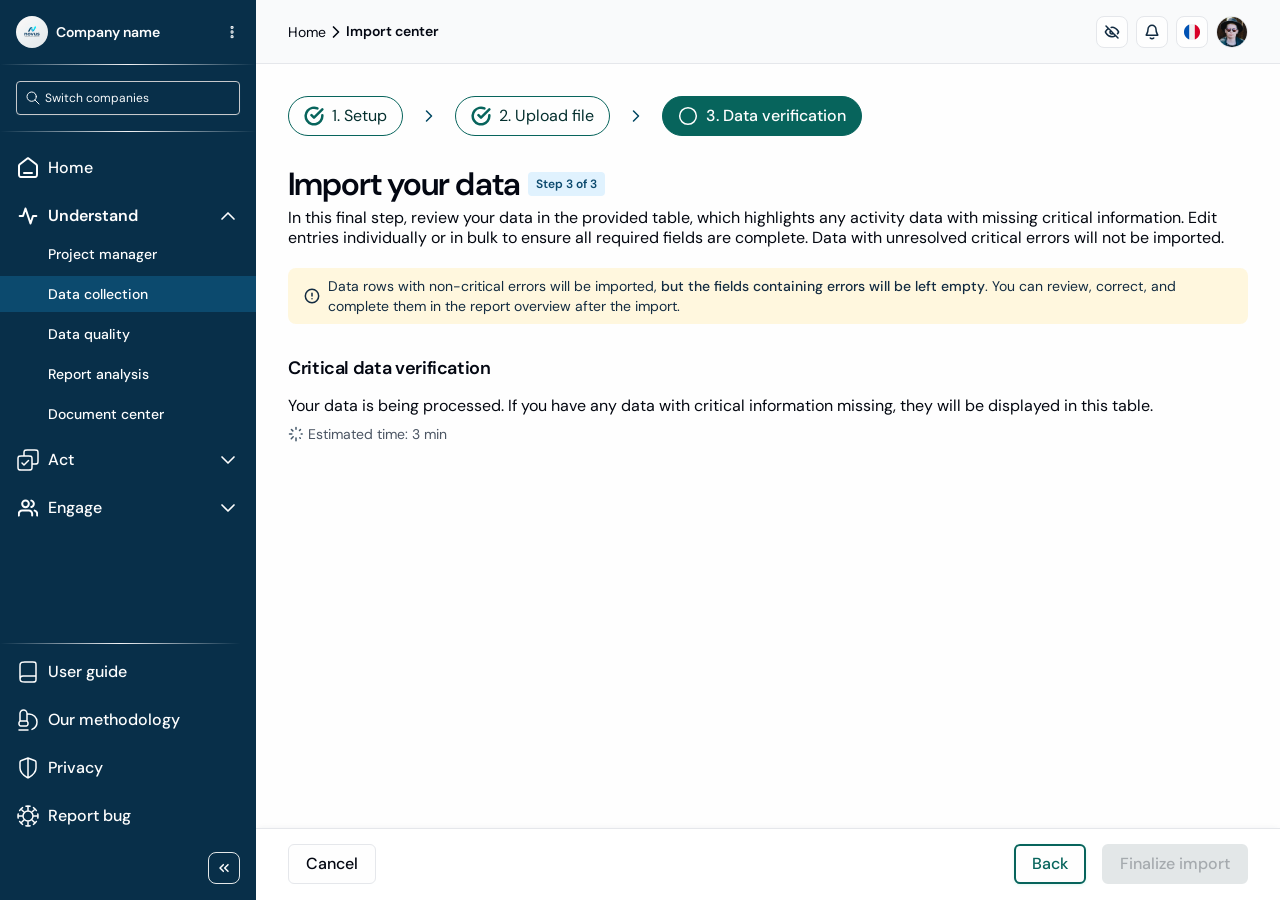
==== commit 35de91c3: "Adopt ACT redesign across the import flow - New side nav, top bar, page header and DM Sans text styl" ====
--- a/index.html
+++ b/index.html
@@ -6,9 +6,9 @@
 <title>Import center – Data verification</title>
 <link rel="preconnect" href="https://fonts.googleapis.com">
 <link rel="preconnect" href="https://fonts.gstatic.com" crossorigin>
-<link href="https://fonts.googleapis.com/css2?family=Montserrat:wght@400;500;600;700&display=swap" rel="stylesheet">
-<link rel="stylesheet" href="shared.css?v=10">
-<link rel="stylesheet" href="flow.css?v=10">
+<link href="https://fonts.googleapis.com/css2?family=DM+Sans:opsz,wght@9..40,400;9..40,500;9..40,600;9..40,700&display=swap" rel="stylesheet">
+<link rel="stylesheet" href="shared.css?v=20">
+<link rel="stylesheet" href="flow.css?v=20">
 <style>
   :root { --tapio-green: #2d5c4f; --tapio-warning-fill: #fff7de; }
 
@@ -17,6 +17,8 @@
     background: var(--tapio-warning-fill); border-radius: 8px; font-size: 14px; line-height: 20px;
   }
   .warn-banner b { font-weight: 500; }
+  .task-intro .warn-banner { margin-top: 12px; }
+  .task-intro .warn-banner p { font-size: 14px; line-height: 20px; color: var(--tapio-deep-indigo); }
 
   /* Status icons */
   .red-alert { position: relative; width: 16px; height: 16px; flex-shrink: 0; background: var(--tapio-red); border-radius: 16px; overflow: hidden; }
@@ -31,52 +33,47 @@
   }
 
   /* ---------- Verification panel ---------- */
-  .status-line { display: flex; align-items: center; gap: 8px; padding: 24px 16px 23px; border-bottom: 1px solid var(--tapio-frost-gray); font-size: 16px; line-height: 24px; }
+  .status-line { display: flex; align-items: center; gap: 8px; font: var(--ts-body); color: var(--act-ink); }
   .status-line b { font-weight: 500; }
-  .loading { padding: 24px 16px; display: flex; flex-direction: column; gap: 8px; font-size: 16px; line-height: 24px; }
-  .loading small { display: flex; align-items: center; gap: 4px; font-size: 14px; line-height: 20px; color: var(--tapio-charcoal-blue); }
+  #results { display: flex; flex-direction: column; gap: 16px; }
+  .loading { display: flex; flex-direction: column; gap: 8px; font: var(--ts-body); color: #040811; }
+  .loading small { display: flex; align-items: center; gap: 4px; font: var(--ts-label); color: #4b5563; }
   .loading small img { animation: spin 1.2s linear infinite; }
   @keyframes spin { to { transform: rotate(360deg); } }
 
-  .v-filters { display: flex; flex-wrap: wrap; gap: 16px; padding: 24px 16px 23px; border-bottom: 1px solid var(--tapio-frost-gray); }
-  .v-filters .filter { flex: 1 1 160px; min-width: 0; position: relative; }
-  .filter-btn {
-    width: 100%; display: flex; align-items: center; justify-content: space-between; gap: 4px; padding: 7px 8px;
-    background: var(--tapio-white); border: 1px solid var(--tapio-frost-gray); border-radius: 8px; box-shadow: var(--shadow-xs);
-    font-size: 16px; line-height: 24px; color: var(--tapio-charcoal-blue); white-space: nowrap;
-  }
-  .filter-btn span { overflow: hidden; text-overflow: ellipsis; }
-  .filter-btn.set { color: var(--tapio-deep-indigo); border-color: var(--tapio-midnight-blue); }
-  .filter.open .filter-btn img { transform: rotate(180deg); }
+  #tableArea { display: flex; flex-direction: column; }
+  .tbl-filters .filter-btn span { max-width: 220px; overflow: hidden; text-overflow: ellipsis; }
 
   .v-scroll { overflow-x: auto; }
   .v-table { width: 100%; min-width: 1040px; border-collapse: collapse; table-layout: fixed; }
   .v-table th, .v-table td {
-    height: 64px; padding: 0 12px; border-bottom: 1px solid var(--tapio-frost-gray); border-right: 1px solid var(--tapio-frost-gray);
-    font-size: 16px; line-height: 24px; white-space: nowrap; overflow: hidden; text-overflow: ellipsis; color: var(--tapio-deep-indigo);
+    height: 64px; padding: 0 12px; border-bottom: 1px solid var(--act-gray-200);
+    font: var(--ts-body); white-space: nowrap; overflow: hidden; text-overflow: ellipsis; color: var(--act-ink);
   }
   .v-table th:last-child, .v-table td:last-child { border-right: 0; }
-  .v-table th { font-weight: 500; color: var(--tapio-charcoal-blue); text-align: center; background: var(--tapio-white); }
-  .v-table td { background: var(--tapio-white); }
-  .v-table td.c { text-align: center; }
-  .v-table td.num { font-weight: 500; }
+  /* Headers align with their cells: text columns left, control columns (select, status, action) centred */
+  .v-table th, .v-table td { text-align: left; }
+  .v-table th:nth-child(-n+2), .v-table td:nth-child(-n+2),
+  .v-table th:last-child, .v-table td:last-child { text-align: center; }
+  .v-table td { background: #fff; }
+  .v-table tbody tr:last-child td { border-bottom: 0; }
+  .v-table tbody tr:hover td { background: #f9fafb; }
+  .v-table td.num { font: var(--ts-body-medium); }
   .v-table .ico { display: flex; justify-content: center; }
-  .v-table tr.selected td { background: var(--tapio-glacier-blue); }
+  .v-table .ico.start { justify-content: flex-start; }
+  .v-table tr.selected td { background: #f0f9ff; border-bottom-color: var(--sky-100); }
   .v-table .checkbox { margin: 0 auto; }
   .v-table .eye-btn {
-    width: 32px; height: 32px; padding: 8px; margin: 0 auto; display: flex; align-items: center; justify-content: center;
-    background: var(--tapio-white); border: 1px solid var(--tapio-frost-gray); border-radius: 8px; box-shadow: var(--shadow-xs);
+    width: 32px; height: 32px; padding: 8px; margin: 0 auto; display: flex; align-items: center; justify-content: center; border-radius: 8px;
   }
   .v-table .eye-btn .on { display: none; }
-  .v-table .eye-btn:hover, .v-table .eye-btn.active { background: var(--tapio-dark-navy); }
-  .v-table .eye-btn:hover .off, .v-table .eye-btn.active .off { display: none; }
-  .v-table .eye-btn:hover .on, .v-table .eye-btn.active .on { display: block; }
+  .v-table .eye-btn:hover, .v-table .eye-btn.active { background: #f3f4f6; }
   .v-empty td { text-align: center; color: var(--tapio-charcoal-blue); }
   .page:disabled, .page-cta:disabled { opacity: .4; cursor: not-allowed; }
 
   /* Bulk selection bar */
   .select-bar {
-    position: sticky; bottom: 0; z-index: 30; display: flex; align-items: center; gap: 32px; padding: 15px 32px 16px;
+    position: sticky; bottom: 72px; z-index: 30; display: flex; align-items: center; gap: 32px; padding: 15px 32px 16px;
     background: var(--tapio-alice-blue); border-top: 1px solid var(--tapio-frost-gray);
     box-shadow: 0 -1px 4px 0 rgba(0, 0, 0, 0.06), 0 -1px 0 0 rgba(0, 0, 0, 0.1);
   }
@@ -91,33 +88,33 @@
   .pager { display: flex; }
   .pager button {
     width: 32px; height: 32px; padding: 8px; display: flex; align-items: center; justify-content: center;
-    background: var(--tapio-white); border: 1px solid var(--tapio-frost-gray); box-shadow: var(--shadow-xs);
-  }
+    background: #fff; border: 1px solid var(--act-gray-200); box-shadow: var(--shadow-xs);
+  }
+  .pager button:hover:not(:disabled) { background: #f3f4f6; }
   .pager button:first-child { border-radius: 8px 0 0 8px; }
   .pager button:last-child { border-radius: 0 8px 8px 0; border-left: 0; }
   .pager button:disabled { opacity: .4; cursor: not-allowed; }
-  .edit-body { flex: 1; overflow-y: auto; padding: 32px; display: flex; flex-direction: column; gap: 24px; }
-  .edit-body h3 { padding-bottom: 15px; border-bottom: 1px solid var(--tapio-frost-gray); font-size: 16px; line-height: 24px; font-weight: 500; }
+  .edit-body { flex: 1; overflow-y: auto; padding: 32px; display: flex; flex-direction: column; gap: 16px; background: var(--tapio-white); }
+  .edit-body h3 { font: var(--ts-section-title); letter-spacing: var(--ls-section-title); color: var(--act-ink); }
   .fields { display: flex; flex-direction: column; gap: 16px; }
-  .field label { display: flex; align-items: center; gap: 4px; margin-bottom: 4px; font-size: 14px; line-height: 20px; font-weight: 500; color: var(--tapio-charcoal-blue); }
+  .field label { display: flex; align-items: center; gap: 4px; margin-bottom: 4px; font: var(--ts-body-medium); line-height: normal; color: #4b5563; }
   .combo { position: relative; }
   .combo-box {
     display: flex; align-items: center; gap: 8px; padding: 0 8px; height: 40px;
-    background: var(--tapio-white); border: 1px solid var(--tapio-frost-gray); border-radius: 8px; box-shadow: var(--shadow-xs);
+    background: #fff; border: 1px solid var(--act-gray-200); border-radius: 8px; box-shadow: var(--shadow-xs);
   }
   .combo-box:focus-within { border-color: var(--tapio-midnight-blue); }
   .combo-box input {
-    flex: 1; min-width: 0; border: 0; outline: 0; background: none; font: inherit; font-size: 16px; line-height: 24px; color: var(--tapio-deep-indigo);
-  }
-  .combo-box input::placeholder { color: var(--tapio-charcoal-blue); opacity: 1; }
+    flex: 1; min-width: 0; border: 0; outline: 0; background: none; font: var(--ts-body); color: var(--act-ink);
+  }
+  .combo-box input::placeholder { color: #4b5563; opacity: 1; }
   .combo-box input[readonly] { cursor: pointer; }
   .combo-box button { display: flex; }
   .combo.open .combo-box button img { transform: rotate(180deg); }
   .drawer-foot {
     flex-shrink: 0; display: flex; justify-content: flex-end; gap: 16px; padding: 23px 32px 24px;
-    background: var(--tapio-white); border-top: 1px solid var(--tapio-frost-gray);
-  }
-  .cta.outline { border-color: var(--tapio-mint); box-shadow: 0 1px 4px -1px var(--tapio-mint-shadow); }
+    background: #fff; border-top: 1px solid var(--act-gray-200);
+  }
 
   /* Missing-data confirmation list */
   #missingModal ul { max-height: 50vh; overflow-y: auto; }
@@ -139,7 +136,6 @@
   @media (max-width: 768px) {
     .warn-banner { align-items: flex-start; }
     .warn-banner > img { margin-top: 2px; }
-    .v-filters { gap: 8px; }
     .status-line { align-items: flex-start; }
     .status-line > span:first-child { margin-top: 4px; }
     .edit-body { padding: 20px 16px; }
@@ -157,17 +153,17 @@
     <div>
       <div class="nav-company">
         <div class="nav-company-id">
-          <img src="assets/company-logo.png" alt="">
+          <img src="assets/act-logo.png" alt="">
           <span>Company name</span>
         </div>
-        <button class="nav-dots" aria-label="More options"><img class="icon-16" src="assets/dots-vertical.svg" alt=""></button>
+        <button class="nav-dots" aria-label="More options"><img class="icon-16" src="assets/act-dots.svg" alt=""></button>
       </div>
       <div class="sep"></div>
     </div>
 
     <div class="nav-search-wrap">
       <div class="nav-search">
-        <img class="icon-16" src="assets/search-light.svg" alt="">
+        <img class="icon-16" src="assets/act-search.svg" alt="">
         <span>Switch companies</span>
       </div>
     </div>
@@ -180,8 +176,8 @@
 
         <div>
           <button class="nav-cta open">
-            <span class="lbl"><img class="icon-24" src="assets/understand.svg" alt="">Understand</span>
-            <img class="icon-24 chev" src="assets/chevron-nav.svg" alt="">
+            <span class="lbl"><img class="icon-24 p2" src="assets/act-understand.svg" alt="">Understand</span>
+            <img class="icon-24 chev" src="assets/act-chev-a.svg" alt="">
           </button>
           <div class="nav-sub">
             <a href="#">Project manager</a>
@@ -193,24 +189,24 @@
         </div>
 
         <button class="nav-cta">
-          <span class="lbl"><img class="icon-24" src="assets/act.svg" alt="">Act</span>
-          <img class="icon-24" src="assets/chevron-nav2.svg" alt="">
+          <span class="lbl"><img class="icon-24" src="assets/act-act.svg" alt="">Act</span>
+          <img class="icon-24" src="assets/act-chev-a.svg" alt="">
         </button>
         <button class="nav-cta">
-          <span class="lbl"><img class="icon-24" src="assets/engage.svg" alt="">Engage</span>
-          <img class="icon-24" src="assets/chevron-nav2.svg" alt="">
+          <span class="lbl"><img class="icon-24 p2" src="assets/act-engage.svg" alt="">Engage</span>
+          <img class="icon-24" src="assets/act-chev-a.svg" alt="">
         </button>
       </nav>
 
       <div class="nav-bottom">
         <div class="nav-bottom-links">
           <div class="sep"></div>
-          <button class="nav-cta"><span class="lbl"><img class="icon-24" src="assets/book-closed.svg" alt="">User guide</span></button>
-          <button class="nav-cta"><span class="lbl"><img class="icon-24" src="assets/microscope.svg" alt="">Our methodology</span></button>
-          <button class="nav-cta"><span class="lbl"><img class="icon-24" src="assets/shield.svg" alt="">Privacy</span></button>
-          <button class="nav-cta"><span class="lbl"><img class="icon-24" src="assets/virus.svg" alt="">Report bug</span></button>
+          <button class="nav-cta"><span class="lbl"><img class="icon-24" src="assets/act-book.svg" alt="">User guide</span></button>
+          <button class="nav-cta"><span class="lbl"><img class="icon-24" src="assets/act-microscope.svg" alt="">Our methodology</span></button>
+          <button class="nav-cta"><span class="lbl"><img class="icon-24" src="assets/act-shield.svg" alt="">Privacy</span></button>
+          <button class="nav-cta"><span class="lbl"><img class="icon-24" src="assets/act-virus.svg" alt="">Report bug</span></button>
         </div>
-        <button class="nav-collapse" aria-label="Collapse navigation"><img class="icon-16" src="assets/chevron-left-double.svg" alt=""></button>
+        <button class="nav-collapse" aria-label="Collapse navigation"><img class="icon-16" src="assets/act-collapse.svg" alt=""></button>
       </div>
     </div>
   </aside>
@@ -220,36 +216,38 @@
       <button class="icon-btn menu-btn" aria-label="Open navigation"><img class="icon-16" src="assets/chevron-left-double.svg" alt=""></button>
       <div class="crumbs">
         <span>Home</span>
-        <img class="icon-20 chev" src="assets/chevron-breadcrumb.svg" alt="">
+        <img class="icon-20 chev" src="assets/act-crumb-chev.svg" alt="">
         <strong>Import center</strong>
       </div>
       <div class="top-actions">
-        <button class="icon-btn" aria-label="Hide"><img class="icon-16" src="assets/eye-off.svg" alt=""></button>
-        <button class="icon-btn" aria-label="Notifications"><img class="icon-16" src="assets/bell.svg" alt=""></button>
-        <button class="icon-btn" aria-label="Language"><img class="icon-16" src="assets/flag-fr.svg" alt=""></button>
-        <img class="avatar" src="assets/avatar.png" alt="User avatar">
+        <button class="icon-btn" aria-label="Hide"><img class="icon-16" src="assets/act-eye-off.svg" alt=""></button>
+        <button class="icon-btn" aria-label="Notifications"><img class="icon-16" src="assets/act-bell.svg" alt=""></button>
+        <button class="icon-btn" aria-label="Language"><img class="icon-16" src="assets/act-flag-fr.svg" alt=""></button>
+        <img class="avatar" src="assets/act-avatar.png" alt="User avatar">
       </div>
     </header>
 
     <div class="container">
-      <section class="stepper-card">
-        <h1 class="stepper-title">Import your data</h1>
-        <div class="steps">
-          <div class="step"><small>Completed</small><span>1. Setup</span></div>
-          <div class="step"><small>Completed</small><span>2. Upload file</span></div>
-          <div class="step current"><small>In progress</small><span>3. Data verification</span></div>
+      <nav class="flow-steps" aria-label="Import steps">
+        <ol>
+          <li class="flow-step done"><img class="icon-20" src="assets/step-check-teal.svg" alt="">1. Setup<span class="sr-only"> (completed)</span></li>
+          <li class="flow-chev" aria-hidden="true"><img class="icon-20" src="assets/step-chevron.svg" alt=""></li>
+          <li class="flow-step done"><img class="icon-20" src="assets/step-check-teal.svg" alt="">2. Upload file<span class="sr-only"> (completed)</span></li>
+          <li class="flow-chev" aria-hidden="true"><img class="icon-20" src="assets/step-chevron.svg" alt=""></li>
+          <li class="flow-step current" aria-current="step"><img class="icon-20" src="assets/step-circle-white.svg" alt="">3. Data verification</li>
+        </ol>
+      </nav>
+      <header class="task-intro">
+        <div class="ph-title"><h1>Import your data</h1><span class="ph-badge">Step 3 of 3</span></div>
+        <p>In this final step, review your data in the provided table, which highlights any activity data with missing critical information. Edit entries individually or in bulk to ensure all required fields are complete. Data with unresolved critical errors will not be imported.</p>
+        <div class="warn-banner">
+          <img class="icon-16" src="assets/warning-circle.svg" alt="">
+          <p>Data rows with non-critical errors will be imported,<b> but the fields containing errors will be left empty</b>. You can review, correct, and complete them in the report overview after the import.</p>
         </div>
-        <div class="stepper-body">
-          <p>In this final step, review your data in the provided table, which highlights any activity data with missing critical information. Edit entries individually or in bulk to ensure all required fields are complete. Data with unresolved critical errors will not be imported.</p>
-          <div class="warn-banner">
-            <img class="icon-16" src="assets/warning-circle.svg" alt="">
-            <p>Data rows with non-critical errors will be imported,<b> but the fields containing errors will be left empty</b>. You can review, correct, and complete them in the report overview after the import.</p>
-          </div>
-        </div>
-      </section>
-
-      <section class="panel" id="verifyPanel">
-        <h2 class="panel-title">Critical data verification</h2>
+      </header>
+
+      <section class="sec" id="verifyPanel">
+        <h2 class="sec-title">Critical data verification</h2>
 
         <div class="loading" id="loading">
           <p>Your data is being processed. If you have any data with critical information missing, they will be displayed in this table.</p>
@@ -259,7 +257,8 @@
         <div id="results" hidden>
           <div class="status-line" id="statusLine"></div>
           <div id="tableArea">
-            <div class="v-filters" id="filters"></div>
+            <div class="tbl-toolbar"><div class="tbl-filters v-filters" id="filters"></div></div>
+            <div class="tbl-box">
             <div class="v-scroll">
               <table class="v-table">
                 <colgroup>
@@ -276,17 +275,11 @@
               </table>
             </div>
             <div class="pagination" id="pagination"></div>
+            </div>
           </div>
         </div>
       </section>
 
-      <footer class="footer">
-        <button class="cta" id="cancelBtn">Cancel import</button>
-        <div class="footer-right">
-          <button class="cta" onclick="location.href='step-2.html'">Return</button>
-          <button class="cta primary" id="completeBtn" disabled>Complete import</button>
-        </div>
-      </footer>
     </div>
 
     <div class="select-bar" id="selectBar" hidden>
@@ -296,6 +289,13 @@
       </div>
       <button class="cta" id="bulkEdit">Edit</button>
     </div>
+    <footer class="footer">
+      <button class="cta neutral" id="cancelBtn">Cancel</button>
+      <div class="footer-right">
+        <button class="cta" onclick="location.href='step-2.html'">Back</button>
+        <button class="cta primary" id="completeBtn" disabled>Finalize import</button>
+      </div>
+    </footer>
   </main>
 </div>
 
@@ -335,7 +335,7 @@
     </div>
     <div class="modal-foot">
       <button class="cta" data-close>Cancel</button>
-      <button class="cta primary" id="confirmComplete">Complete import</button>
+      <button class="cta primary" id="confirmComplete">Finalize import</button>
     </div>
   </div>
 </dialog>
@@ -429,7 +429,7 @@
     }));
   }
 
-  const missingIcon = '<span class="ico"><img class="icon-16" src="assets/alert-circle.svg" alt="Missing"></span>';
+  const missingIcon = '<span class="ico start"><img class="icon-16" src="assets/alert-circle.svg" alt="Missing"></span>';
   const cell = (v, cls = "") => v ? `<td class="${cls}">${esc(v)}</td>` : `<td>${missingIcon}</td>`;
 
   function renderStatus() {
@@ -470,10 +470,10 @@
   }
   function renderPagination(pages) {
     $("#pagination").innerHTML = `
-      <button class="page-cta" data-page="${state.page - 1}" ${state.page === 1 ? "disabled" : ""}><img class="icon-16" src="assets/arrow-left.svg" alt="" style="transform:rotate(180deg)">Previous</button>
+      <button class="page-cta prev" data-page="${state.page - 1}" ${state.page === 1 ? "disabled" : ""} aria-label="Previous page"><img class="icon-16" src="assets/pg-arrow.svg" alt=""></button>
       <div class="pages">${pageList(pages, state.page).map(p => p === "…" ? '<span class="page">...</span>'
         : `<button class="page ${p === state.page ? "active" : ""}" data-page="${p}" ${p === state.page ? 'aria-current="page"' : ""}>${p}</button>`).join("")}</div>
-      <button class="page-cta next" data-page="${state.page + 1}" ${state.page === pages ? "disabled" : ""}>Next<img class="icon-16" src="assets/arrow-right.svg" alt=""></button>`;
+      <button class="page-cta next" data-page="${state.page + 1}" ${state.page === pages ? "disabled" : ""} aria-label="Next page"><img class="icon-16" src="assets/pg-arrow.svg" alt=""></button>`;
   }
   $("#pagination").addEventListener("click", e => {
     const b = e.target.closest("[data-page]");
@@ -686,6 +686,7 @@
     }
     drawer.close();
     renderAll();
+    toast("Changes saved");
   });
   $("#bulkEdit").addEventListener("click", () => openEdit("bulk"));
   $("#rows").addEventListener("click", e => {
@@ -738,6 +739,6 @@
     renderAll();
   }, 2500);
 </script>
-<script src="shared.js?v=10"></script>
+<script src="shared.js?v=20"></script>
 </body>
 </html>
--- a/shared.css
+++ b/shared.css
@@ -19,24 +19,50 @@
   --text-disabled: #a5aaae;
   --tapio-glacier-blue: #edfaf6;
   --tapio-alice-blue: #f6f7f8;
+  /* ACT redesign */
+  --act-nav-bg: #082f49;
+  --act-nav-active: #0c4a6e;
+  --act-gray-50: #f9fafb;
+  --act-gray-200: #e5e7eb;
+  --act-ink: #030712;
+  --act-title: #083344;
+  --act-badge-bg: #e0f2fe;
+  --act-teal: #07645c;
+  --sky-100: #e0f2fe;
+  --sky-950: #082f49;
+
+  /* Text styles – mirror the Figma file's local text styles (DM Sans) */
+  --font: "DM Sans", sans-serif;
+  --ts-page-title: 600 32px/32px var(--font);         --ls-page-title: -0.96px;   /* Heading/Page Title */
+  --ts-card-title: 600 24px/24px var(--font);         --ls-card-title: -0.48px;   /* Heading/Card Title */
+  --ts-section-title: 600 18px/24px var(--font);      --ls-section-title: -0.36px; /* Heading/Section Title */
+  --ts-column-header: 500 14px/normal var(--font);    /* Heading/Column header */
+  --ts-label: 400 14px/normal var(--font);            /* Heading/Label */
+  --ts-body: 400 16px/1.26 var(--font);               /* Body/Default, Body/Placeholder */
+  --ts-body-medium: 500 16px/1.26 var(--font);        /* Body/Medium */
+  --ts-body-strong: 600 16px/1.26 var(--font);        /* Body/Strong */
+  --ts-body-sm-bold: 600 14px/1.26 var(--font);       /* Body/small Bold */
+  --ts-upper-nav: 400 14px/20px var(--font);          /* Display/Upper Navigation */
 }
 
 * { box-sizing: border-box; margin: 0; padding: 0; }
 html, body { height: 100%; }
 html { scroll-padding-bottom: 112px; }
 body {
-  font-family: "Montserrat", sans-serif;
+  font-family: var(--font);
   background: var(--tapio-white);
   color: var(--tapio-deep-indigo);
   -webkit-font-smoothing: antialiased;
 }
 button { font: inherit; color: inherit; background: none; border: 0; cursor: pointer; }
+input, select, textarea { font-family: inherit; }
 img { display: block; }
 [hidden] { display: none !important; }
 .sr-only { position: absolute; width: 1px; height: 1px; overflow: hidden; clip: rect(0 0 0 0); white-space: nowrap; }
 .icon-16 { width: 16px; height: 16px; flex-shrink: 0; }
 .icon-20 { width: 20px; height: 20px; flex-shrink: 0; }
 .icon-24 { width: 24px; height: 24px; flex-shrink: 0; }
+.icon-24.p2 { padding: 2px; }
 
 .app { display: flex; width: 100%; min-height: 100vh; }
 
@@ -44,9 +70,9 @@
 .nav {
   width: 256px; flex-shrink: 0;
   position: sticky; top: 0; height: 100vh; height: 100dvh; overflow: hidden; z-index: 50;
-  background: var(--tapio-dark-navy);
+  background: var(--act-nav-bg);
   display: flex; flex-direction: column; gap: 16px;
-  color: var(--tapio-white);
+  font-family: "DM Sans", sans-serif; color: var(--tapio-white);
 }
 .nav-company { display: flex; align-items: flex-start; justify-content: space-between; padding: 16px; }
 .nav-company-id { display: flex; align-items: center; gap: 8px; flex: 1; min-width: 0; }
@@ -55,13 +81,13 @@
 .nav-dots { height: 32px; display: flex; align-items: center; justify-content: center; border-radius: 8px; }
 .sep {
   height: 1px; width: 100%; flex-shrink: 0;
-  background: linear-gradient(90deg, rgba(254,254,254,0) 0%, rgba(254,254,254,1) 50%, rgba(254,254,254,0) 100%);
+  background: linear-gradient(90deg, rgba(243,244,246,0) 0%, rgba(243,244,246,1) 50%, rgba(243,244,246,0) 100%);
 }
 .nav-search-wrap { padding: 0 16px; }
 .nav-search {
   display: flex; align-items: center; gap: 4px; padding: 8px;
   border: 1px solid var(--tapio-ash-gray); border-radius: 4px;
-  background: var(--tapio-dark-navy); box-shadow: var(--shadow-xs);
+  background: var(--act-nav-bg); box-shadow: var(--shadow-xs);
   font-size: 12px; line-height: 16px; color: var(--tapio-blue-gray);
 }
 .nav-body { flex: 1; display: flex; flex-direction: column; justify-content: space-between; min-height: 0; }
@@ -85,7 +111,8 @@
   font-size: 14px; line-height: 20px; font-weight: 500;
   color: var(--tapio-white); text-decoration: none; white-space: nowrap;
 }
-.nav-sub a.active { background: var(--tapio-deep-teal); }
+.nav-sub a.active { background: var(--act-nav-active); }
+.nav-cta:hover, .nav-sub a:hover:not(.active) { background: rgba(12, 74, 110, 0.5); }
 .nav-bottom { display: flex; flex-direction: column; align-items: flex-end; gap: 16px; padding: 0 16px 16px 0; }
 .nav-bottom-links { display: flex; flex-direction: column; gap: 8px; width: 100%; }
 .nav-bottom-links .nav-cta { width: 208px; justify-content: flex-start; }
@@ -101,64 +128,74 @@
 .topbar {
   height: 64px;
   display: flex; align-items: center; gap: 12px;
-  padding: 16px 32px;
-  background: var(--tapio-powder-blue);
-  border-bottom: 1px solid var(--tapio-frost-gray);
-}
-.crumbs { display: flex; align-items: center; min-width: 0; margin-right: auto; font-size: 14px; line-height: 20px; white-space: nowrap; }
+  padding: 8px 32px;
+  background: var(--act-gray-50);
+  border-bottom: 1px solid var(--act-gray-200);
+}
+.crumbs { display: flex; align-items: center; min-width: 0; margin-right: auto; font: var(--ts-upper-nav); white-space: nowrap; color: var(--act-ink); }
 .crumbs strong { overflow: hidden; text-overflow: ellipsis; }
 .crumbs .chev { transform: rotate(-90deg); }
-.crumbs strong { font-weight: 600; }
+.crumbs strong { font: var(--ts-body-sm-bold); }
 .top-actions { display: flex; align-items: center; gap: 8px; }
 .icon-btn {
   width: 32px; height: 32px; padding: 8px;
   display: flex; align-items: center; justify-content: center;
-  background: var(--tapio-white); border: 1px solid var(--tapio-frost-gray);
+  background: var(--tapio-white); border: 1px solid var(--act-gray-200);
   border-radius: 8px; box-shadow: var(--shadow-xs);
 }
-.avatar { width: 32px; height: 32px; border-radius: 32px; border: 1px solid var(--tapio-frost-gray); object-fit: cover; }
+.avatar { width: 32px; height: 32px; border-radius: 32px; border: 1px solid var(--act-gray-200); object-fit: cover; }
 
 /* ---------- Buttons ---------- */
 .cta {
-  padding: 6px 14px; border: 2px solid var(--tapio-frost-gray); border-radius: 6px;
-  background: var(--tapio-white); box-shadow: 0 1px 4px -1px #f2f4f5;
-  font-size: 16px; line-height: 24px; font-weight: 500; color: var(--tapio-deep-indigo); white-space: nowrap;
-}
-.cta.primary { background: var(--tapio-mint); border-color: var(--tapio-mint); box-shadow: 0 1px 4px -1px var(--tapio-mint-shadow); }
-/* ---------- Sticky flow footer ---------- */
+  display: inline-flex; align-items: center; justify-content: center; gap: 4px;
+  padding: 6px 16px; border: 2px solid var(--act-teal); border-radius: 6px;
+  background: var(--tapio-white); box-shadow: 0 1px 4px -1px var(--tapio-mint-shadow);
+  font: var(--ts-body-medium); line-height: 24px; color: var(--act-teal); white-space: nowrap;
+  transition: background .15s, border-color .15s, color .15s;
+}
+.cta:hover:not(:disabled) { background: #f0faf7; }
+.cta.primary { background: var(--act-teal); border-color: var(--act-teal); color: var(--tapio-white); }
+.cta.primary:hover:not(:disabled) { background: #05524b; border-color: #05524b; }
+.cta:focus-visible { outline: 2px solid var(--act-teal); outline-offset: 2px; }
+/* ---------- Sticky action bar: full width of the main area, pinned to the viewport bottom ---------- */
+.main > .container { flex: 1 0 auto; }
 .footer {
   position: sticky; bottom: 0; z-index: 20;
-  display: flex; align-items: center; justify-content: space-between;
-  padding: 23px 0 24px; background: var(--tapio-white);
-  border-top: 1px solid var(--tapio-frost-gray);
+  display: flex; align-items: center; justify-content: space-between; gap: 16px;
+  padding: 15px 32px 16px; background: #fff;
+  border-top: 1px solid var(--act-gray-200); box-shadow: 0 -2px 6px -2px rgba(18, 43, 65, 0.06);
 }
 .footer-right { display: flex; gap: 16px; }
+.cta.neutral { border: 1px solid var(--act-gray-200); padding: 7px 17px; color: var(--act-ink); box-shadow: var(--shadow-xs); }
+.cta.neutral:hover:not(:disabled) { background: var(--act-gray-50); }
 
 /* ---------- Checkbox ---------- */
 .checkbox {
   appearance: none; -webkit-appearance: none; display: block; margin: 0 auto;
-  width: 20px; height: 20px; border: 1px solid var(--tapio-midnight-blue); border-radius: 6px;
+  width: 16px; height: 16px; border: 1px solid var(--tapio-midnight-blue); border-radius: 4px;
   background: var(--tapio-white); cursor: pointer;
 }
-.checkbox:checked { background: var(--tapio-mint) url("assets/check.svg") center / 14px no-repeat; }
+.checkbox:checked { background: var(--tapio-mint) url("assets/check.svg") center / 11px no-repeat; }
 .checkbox:focus-visible { outline: 2px solid var(--tapio-midnight-blue); outline-offset: 2px; }
 
 /* ---------- Pagination ---------- */
-.pagination { display: flex; align-items: center; justify-content: space-between; gap: 8px; padding: 16px; background: var(--tapio-white); min-height: 61px; }
+.pagination { display: flex; align-items: center; justify-content: space-between; gap: 8px; padding: 16px; background: #fff; min-height: 64px; }
+/* Prev / next: arrow-only buttons (Figma "Table/PreviousPageCTA" / "Table/NextPageCTA") */
 .page-cta {
-  display: flex; align-items: center; gap: 4px; padding: 7px 16px 7px 12px;
-  background: var(--tapio-white); border: 1px solid var(--tapio-frost-gray); border-radius: 4px;
-  box-shadow: var(--shadow-xs);
-  font-size: 12px; line-height: 16px; font-weight: 600; color: var(--tapio-deep-indigo);
-}
-.page-cta.next { padding: 7px 12px 7px 16px; }
+  display: flex; align-items: center; justify-content: center; padding: 7px 15px 7px 11px;
+  background: #fff; border: 1px solid var(--act-gray-200); border-radius: 4px; box-shadow: var(--shadow-xs);
+}
+.page-cta.next { padding: 7px 11px 7px 15px; }
+.page-cta.prev img { transform: rotate(180deg); }
+.page-cta:hover:not(:disabled) { background: #f9fafb; }
 .pages { display: flex; gap: 2px; }
 .page {
   width: 32px; height: 32px; border-radius: 8px;
   display: flex; align-items: center; justify-content: center;
-  font-size: 14px; line-height: 20px; font-weight: 500; color: var(--tapio-charcoal-blue);
-}
-.page.active { background: var(--tapio-frost-gray); color: var(--tapio-deep-indigo); box-shadow: var(--shadow-xs); }
+  font: var(--ts-label); color: var(--tapio-charcoal-blue);
+}
+button.page:hover { background: #f3f4f6; }
+.page.active { background: var(--act-gray-200); color: var(--act-ink); box-shadow: var(--shadow-xs); }
 
 /* ---------- Dropdown menu ---------- */
 .select-menu {
@@ -169,11 +206,12 @@
 }
 .select-menu.up { top: auto; bottom: calc(100% + 4px); }
 .select-menu [role="option"] {
-  padding: 8px; border-radius: 6px; cursor: pointer;
-  font-size: 16px; line-height: 24px; color: var(--tapio-deep-indigo);
-}
-.select-menu [role="option"]:hover, .select-menu [role="option"].active { background: var(--tapio-powder-blue); }
-.select-menu [role="option"][aria-selected="true"] { background: var(--tapio-frost-gray); font-weight: 500; }
+  padding: 7px; border: 1px solid transparent; border-radius: 6px; cursor: pointer;
+  font: var(--ts-body); color: var(--act-ink);
+}
+.select-menu [role="option"]:hover, .select-menu [role="option"].active { background: #f3f4f6; border-color: #f3f4f6; }
+/* Selected option – Figma "Input field / State=Selected, Type=Dropdown" (sky/100 fill + border) */
+.select-menu [role="option"][aria-selected="true"] { background: var(--sky-100); border-color: var(--sky-100); font: var(--ts-body-medium); color: var(--sky-950); }
 
 /* ---------- Tooltip ---------- */
 .tip-trigger { display: inline-flex; border-radius: 50%; }
@@ -191,13 +229,14 @@
 .tip-arrow { position: absolute; top: calc(100% - 3px); width: 16px; height: 8.5px; }
 
 .cta:disabled { background: var(--tapio-frost-gray); border-color: var(--tapio-frost-gray); color: var(--text-disabled); box-shadow: none; cursor: not-allowed; }
-.cta.danger { color: var(--tapio-red); }
+.cta.danger { color: var(--tapio-red); border-color: var(--tapio-red); box-shadow: none; }
+.cta.danger:hover:not(:disabled) { background: #fbf1f0; }
 
 /* ---------- Modals ---------- */
 dialog.modal {
   width: 800px; max-width: calc(100vw - 32px); max-height: calc(100dvh - 32px); margin: auto; padding: 0;
-  border: 1px solid #d1d5d6; border-radius: 16px; overflow-x: hidden; overflow-y: auto;
-  background: var(--tapio-white); color: var(--tapio-deep-indigo);
+  border: 1px solid var(--act-gray-200); border-radius: 16px; overflow-x: hidden; overflow-y: auto;
+  background: #fff; color: var(--act-ink);
   box-shadow: 0 1px 3px 0 rgba(18, 43, 65, 0.1), 0 1px 2px 0 rgba(18, 43, 65, 0.06);
 }
 dialog.modal::backdrop { background: rgba(18, 43, 65, 0.4); }
@@ -205,25 +244,34 @@
 .modal.fixed .modal-inner { min-height: 398px; justify-content: space-between; }
 .modal-head {
   display: flex; align-items: center; justify-content: space-between;
-  padding: 32px 32px 31px; background: var(--tapio-powder-blue); border-bottom: 1px solid var(--tapio-frost-gray);
-}
-.modal-head h2 { font-size: 25px; line-height: 32px; font-weight: 600; color: var(--tapio-dark-navy); }
-.modal-close { width: 28px; height: 28px; border-radius: 6px; }
-.modal-close img { width: 28px; height: 28px; }
+  gap: 16px; padding: 32px 32px 0; background: #fff;
+}
+.modal-head h2 { font: var(--ts-card-title); letter-spacing: var(--ls-card-title); color: var(--act-ink); }
+.modal-close { width: 32px; height: 32px; flex-shrink: 0; display: flex; align-items: center; justify-content: center; border-radius: 8px; }
+.modal-close:hover { background: #f3f4f6; }
+.modal-close img { width: 24px; height: 24px; }
 .modal-body { padding: 0 32px; display: flex; flex-direction: column; gap: 24px; }
 .modal-body > p {
-  padding-bottom: 15px; border-bottom: 1px solid var(--tapio-frost-gray);
-  font-size: 16px; line-height: 24px; font-weight: 500; color: var(--tapio-charcoal-blue);
-}
-.modal-body ul { list-style: none; display: flex; flex-direction: column; gap: 24px; }
-.modal-body li { display: flex; align-items: center; gap: 8px; font-size: 16px; line-height: 24px; }
-.modal-body li::before { content: ""; width: 8px; height: 8px; border-radius: 16px; background: var(--tapio-dark-navy); flex-shrink: 0; }
+  font: var(--ts-body); color: #4b5563;
+}
+.modal-body ul { list-style: none; display: flex; flex-direction: column; gap: 12px; }
+.modal-body li { display: flex; align-items: center; gap: 8px; font: var(--ts-body); }
+.modal-body li::before { content: ""; width: 8px; height: 8px; border-radius: 16px; background: var(--act-ink); flex-shrink: 0; }
 .modal-body.danger li::before { background: var(--tapio-red); }
-.modal-foot { display: flex; flex-wrap: wrap; justify-content: flex-end; gap: 16px; padding: 23px 32px 24px; border-top: 1px solid var(--tapio-frost-gray); }
+.modal-foot { display: flex; flex-wrap: wrap; justify-content: flex-end; gap: 16px; padding: 23px 32px 24px; border-top: 1px solid var(--act-gray-200); }
 .modal-top { display: flex; flex-direction: column; gap: 32px; }
 
+/* ---------- Toast ---------- */
+.toast {
+  position: fixed; left: 50%; bottom: 112px; z-index: 300; transform: translate(-50%, 8px);
+  max-width: calc(100vw - 32px); padding: 8px 16px; border-radius: 100px; background: var(--act-ink);
+  font: var(--ts-body-medium); color: var(--tapio-white); white-space: nowrap;
+  opacity: 0; pointer-events: none; transition: opacity .2s, transform .2s;
+}
+.toast.show { opacity: 1; transform: translate(-50%, 0); }
+
 /* ---------- Navigation toggle ---------- */
-.menu-btn { display: none; background: var(--tapio-dark-navy); border-color: var(--tapio-dark-navy); }
+.menu-btn { display: none; background: var(--act-nav-bg); border-color: var(--act-nav-bg); }
 .menu-btn img { transform: rotate(180deg); }
 .nav-scrim { display: none; }
 .app.nav-collapsed .nav { display: none; }
@@ -231,8 +279,8 @@
 
 /* ---------- Responsive ---------- */
 @media (max-width: 768px) {
-  .modal-head { padding: 20px; }
-  .modal-head h2 { font-size: 20px; line-height: 28px; }
+  .modal-head { padding: 20px 20px 0; }
+  .modal-head h2 { font-size: 20px; line-height: 24px; }
   .modal-body { padding: 0 20px; }
   .modal-foot { padding: 16px 20px; }
   .modal-inner { gap: 24px; }
@@ -251,14 +299,15 @@
   .app.nav-open .nav-scrim { display: block; position: fixed; inset: 0; z-index: 40; background: rgba(18, 43, 65, 0.4); }
 }
 @media (max-width: 640px) {
-  .footer { display: grid; grid-template-columns: 1fr 1fr; gap: 8px; padding: 12px 0 16px; }
+  .footer { display: grid; grid-template-columns: 1fr 1fr; gap: 8px; padding: 12px 16px 16px; }
   .footer-right { display: contents; }
   .footer .cta { width: 100%; }
   .footer .cta.primary { grid-column: 1 / -1; order: -1; }
   .modal-foot .cta { flex: 1 1 100%; }
   .pagination { padding: 16px 12px; }
   .pages .page:nth-child(3), .pages .page:nth-child(5), .pages .page:nth-child(6) { display: none; }
-  .topbar { padding: 16px; gap: 8px; }
+  .topbar { padding: 8px 16px; gap: 8px; }
+  .toast { bottom: 140px; white-space: normal; text-align: center; border-radius: 20px; }
   .top-actions { gap: 4px; }
   .crumbs > span, .crumbs > .chev { display: none; }
 }
--- a/flow.css
+++ b/flow.css
@@ -1,37 +1,32 @@
-/* Components shared by the Step 1 and Step 2 flow pages. */
+/* Components shared by the import flow pages (steps 1–3). */
 .container { padding: 32px; display: flex; flex-direction: column; gap: 32px; }
 .sections { display: flex; flex-direction: column; gap: 32px; }
 
-/* ---------- Stepper card ---------- */
-.stepper-card {
-  border: 1px solid var(--tapio-frost-gray); border-radius: 16px; overflow: hidden;
-  filter: drop-shadow(0 1px 1px rgba(245, 249, 250, 0.05));
+/* ---------- Step pills (stepper) ---------- */
+.flow-steps ol { display: flex; flex-wrap: wrap; align-items: center; gap: 16px; list-style: none; }
+.flow-step {
+  display: flex; align-items: center; gap: 8px; padding: 9px 15px; white-space: nowrap; text-decoration: none;
+  background: var(--tapio-white); border: 1px solid var(--act-gray-200); border-radius: 100px;
+  font: var(--ts-body); color: var(--act-ink);
 }
-.stepper-title {
-  padding: 23px 24px; background: var(--tapio-powder-blue);
-  border-bottom: 1px solid var(--tapio-frost-gray);
-  font-size: 25px; line-height: 32px; font-weight: 600; color: var(--tapio-dark-navy);
+.flow-step.done { border-color: var(--act-teal); color: #042f2e; }
+a.flow-step.done:hover { background: #f0faf7; }
+a.flow-step:focus-visible { outline: 2px solid var(--act-teal); outline-offset: 2px; }
+.flow-step.current { background: var(--act-teal); border-color: var(--act-teal); color: var(--tapio-white); font: var(--ts-body-medium); }
+.flow-chev { display: flex; }
+
+/* ---------- Task introduction ---------- */
+.task-intro { display: flex; flex-direction: column; gap: 4px; }
+/* Page header (ACT pattern): title + badge, description below */
+.task-intro { gap: 8px; }
+.ph-title { display: flex; flex-wrap: wrap; align-items: center; gap: 8px; }
+.task-intro h1 { font: var(--ts-page-title); letter-spacing: var(--ls-page-title); color: var(--act-ink); }
+.ph-badge {
+  padding: 2px 6px; border: 2px solid var(--act-badge-bg); border-radius: 4px; background: var(--act-badge-bg);
+  font-size: 12px; line-height: 16px; font-weight: 600; color: var(--act-nav-active); white-space: nowrap;
 }
-.steps { display: flex; height: 80px; }
-.step {
-  flex: 1 0 0; min-width: 0;
-  display: flex; flex-direction: column; justify-content: center; gap: 8px; padding: 16px;
-  background: var(--tapio-white);
-  border-right: 1px solid var(--tapio-frost-gray); border-bottom: 1px solid var(--tapio-frost-gray);
-  font-weight: 500; color: var(--tapio-deep-indigo);
-}
-.step:last-child { border-right: 0; }
-.step small { font-size: 12px; line-height: 16px; }
-.step span { font-size: 16px; line-height: 24px; }
-.step.current { border-bottom: 4px solid var(--tapio-dark-navy); padding-bottom: 13px; }
-.step.current small { color: var(--tapio-charcoal-blue); }
-.step.current span { color: var(--tapio-dark-navy); font-weight: 600; }
-.step.todo { color: var(--tapio-charcoal-blue); }
-
-.stepper-body { background: var(--tapio-white); padding: 32px 16px 31px; display: flex; flex-direction: column; gap: 16px; }
-.stepper-body p { font-size: 16px; line-height: 24px; color: var(--tapio-charcoal-blue); }
-.stepper-body p b { font-weight: 500; color: var(--tapio-deep-indigo); }
-.note { display: flex; align-items: center; gap: 4px; font-size: 14px; line-height: 20px; font-weight: 500; }
+.task-intro p { font: var(--ts-body); color: #040811; }
+.task-intro p b { font-weight: 500; color: var(--tapio-deep-indigo); }
 
 /* ---------- Panels ---------- */
 .panel {
@@ -41,19 +36,66 @@
 .panel-title {
   padding: 16px 16px 15px; background: var(--tapio-alice-blue);
   border-bottom: 1px solid var(--tapio-frost-gray);
-  font-size: 16px; line-height: 24px; font-weight: 500;
+  font: var(--ts-section-title); letter-spacing: var(--ls-section-title);
 }
 .panel-body { padding: 24px 16px 32px; display: flex; flex-direction: column; gap: 24px; }
 .block { display: flex; flex-direction: column; gap: 24px; }
 .section-title {
   padding-bottom: 15px; border-bottom: 1px solid var(--tapio-frost-gray);
-  font-size: 16px; line-height: 24px; font-weight: 500;
+  font: var(--ts-section-title); letter-spacing: var(--ls-section-title);
 }
 
-/* ---------- Template detail drawer ---------- */
+/* ---------- Sections (no box): numbered Section Title + content ---------- */
+.sec { display: flex; flex-direction: column; gap: 16px; }
+.sec-title { display: flex; align-items: center; gap: 4px; font: var(--ts-section-title); letter-spacing: var(--ls-section-title); color: var(--act-ink); }
+.sec-title .tip-trigger { letter-spacing: 0; }
+
+/* ---------- Table toolbar: search left, filters + view toggles right ---------- */
+.tbl-toolbar { display: flex; flex-wrap: wrap; align-items: center; justify-content: space-between; gap: 12px 16px; padding: 8px 0; }
+.tbl-search {
+  flex: 0 1 280px; min-width: 0; display: flex; align-items: center; gap: 4px; padding: 8px;
+  background: #fff; border: 1px solid var(--act-gray-200); border-radius: 6px; font: var(--ts-body);
+}
+.tbl-search input { flex: 1; min-width: 0; border: 0; outline: 0; background: none; font: inherit; color: var(--act-ink); }
+.tbl-search input::placeholder { color: #4b5563; opacity: 1; }
+.tbl-search:focus-within { border-color: var(--tapio-midnight-blue); }
+.tbl-tools { display: flex; flex-wrap: wrap; align-items: center; justify-content: flex-end; gap: 12px 16px; }
+.tbl-filters { display: flex; flex-wrap: wrap; gap: 12px; }
+.tbl-filters .filter { position: relative; }
+.tbl-filters .filter-btn {
+  display: flex; align-items: center; gap: 4px; padding: 7px 8px; white-space: nowrap;
+  background: #fff; border: 1px solid var(--act-gray-200); border-radius: 6px; box-shadow: none;
+  font: var(--ts-body); color: #4b5563;
+}
+.tbl-filters .filter-btn:hover { background: #f9fafb; }
+.tbl-filters .filter-btn.set { color: var(--act-ink); border-color: var(--tapio-midnight-blue); }
+.tbl-filters .filter-btn img { width: 16px; height: 16px; }
+.tbl-filters .filter.open .filter-btn img { transform: rotate(180deg); }
+.tbl-filters .select-menu { left: auto; min-width: 100%; width: max-content; }
+.view-toggle { display: flex; border-radius: 8px; overflow: hidden; }
+.view-toggle button {
+  width: 32px; height: 32px; padding: 7px; display: flex; align-items: center; justify-content: center;
+  background: var(--tapio-white); border: 1px solid var(--tapio-frost-gray); box-shadow: var(--shadow-xs);
+}
+.view-toggle button:first-child { border-right: 0; border-radius: 8px 0 0 8px; }
+.view-toggle button:last-child { border-radius: 0 8px 8px 0; }
+.view-toggle button:hover { background: #f3f4f6; }
+
+/* ---------- Table box: bordered container holding table + pagination ---------- */
+.tbl-box { border: 1px solid var(--act-gray-200); border-radius: 8px; overflow: hidden; background: #fff; }
+.tbl-box .pagination { border-top: 1px solid var(--act-gray-200); }
+
+/* ---------- Data tables (ACT pattern) ---------- */
+.t-table th, .t-table td, .v-table th, .v-table td { border-right: 0 !important; }
+.t-table thead th, .v-table thead th {
+  height: 64px; background: var(--act-gray-50) !important; border-bottom-color: var(--act-gray-200) !important;
+  font: var(--ts-column-header); color: #374151;
+}
+
+/* ---------- Overlays (side drawers) – Figma "Step 1 External Overlay" ---------- */
 dialog.drawer {
   margin: 0 0 0 auto; padding: 0; width: 800px; max-width: 100vw; height: 100dvh; max-height: 100dvh;
-  border: 0; border-left: 1px solid #d1d5d6; background: var(--tapio-white); color: var(--tapio-deep-indigo);
+  border: 1px solid var(--act-gray-200); background: #fff; color: var(--act-ink);
   box-shadow: 0 1px 3px 0 rgba(18, 43, 65, 0.1), 0 1px 2px 0 rgba(18, 43, 65, 0.06);
   overflow-y: auto;
 }
@@ -62,57 +104,71 @@
 @keyframes drawer-in { from { transform: translateX(40px); opacity: 0; } }
 .drawer-head {
   position: sticky; top: 0; z-index: 2;
-  display: flex; flex-direction: column; gap: 16px; padding: 32px 32px 15px;
-  background: var(--tapio-powder-blue); border-bottom: 1px solid var(--tapio-frost-gray);
-  box-shadow: 0 1px 1.5px rgba(18, 43, 65, 0.1), 0 1px 1px rgba(18, 43, 65, 0.06);
+  display: flex; flex-direction: column; gap: 8px; padding: 32px 32px 16px; background: #fff;
 }
-.drawer-back { display: inline-flex; align-items: center; gap: 4px; align-self: flex-start; font-size: 14px; line-height: 20px; font-weight: 500; }
-.drawer-head h2 { font-size: 25px; line-height: 32px; font-weight: 600; color: #294e66; }
-.drawer-head p { font-size: 16px; line-height: 24px; color: var(--tapio-charcoal-blue); }
-.drawer-body { padding: 32px; display: flex; flex-direction: column; gap: 32px; }
+.drawer-title { display: flex; align-items: center; justify-content: space-between; gap: 16px; }
+.drawer-head h2 { font: var(--ts-card-title); letter-spacing: var(--ls-card-title); color: var(--act-ink); }
+.drawer-head p { font: var(--ts-body); color: #4b5563; }
+.drawer-close { width: 32px; height: 32px; flex-shrink: 0; display: flex; align-items: center; justify-content: center; border-radius: 8px; }
+.drawer-close:hover { background: #f3f4f6; }
+.drawer-close img { width: 24px; height: 24px; }
+.drawer-back { display: inline-flex; align-items: center; gap: 4px; align-self: flex-start; font: var(--ts-body-medium); font-size: 14px; color: #4b5563; }
+.drawer-back:hover { color: var(--act-ink); }
+.drawer-body { padding: 32px; display: flex; flex-direction: column; gap: 32px; background: var(--tapio-white); }
+.drawer-section { display: flex; flex-direction: column; gap: 16px; }
+.drawer-section > h3 { display: flex; align-items: center; gap: 4px; font: var(--ts-section-title); letter-spacing: var(--ls-section-title); color: var(--act-ink); }
 
-.collapse-btn { width: 100%; display: flex; align-items: center; justify-content: space-between; text-align: left; }
-.panel.collapsed .collapse-btn img { transform: rotate(180deg); }
-.panel.collapsed .info-body { display: none; }
-.info-body { padding: 24px 16px 0; }
+/* Collapsible section title: chevron points up while open */
+.collapse-btn { display: inline-flex; align-items: center; gap: 4px; font: inherit; letter-spacing: inherit; color: inherit; }
+.collapse-btn img { transform: rotate(180deg); transition: transform .15s; }
+.drawer-section.collapsed .collapse-btn img { transform: none; }
+.drawer-section.collapsed .info-body { display: none; }
+.info-body { display: flex; flex-direction: column; gap: 24px; }
 .info-sub { display: flex; flex-direction: column; gap: 16px; padding-bottom: 24px; }
-.info-sub + .info-sub { padding-top: 24px; border-top: 1px solid var(--tapio-frost-gray); }
-.info-sub h4 { font-size: 14px; line-height: 20px; font-weight: 600; color: var(--tapio-charcoal-blue); }
+.info-sub + .info-sub { border-top: 0; }
+.info-sub:not(:last-child) { border-bottom: 1px solid var(--tapio-frost-gray); }
+.info-sub h4 { font: var(--ts-body-sm-bold); color: #4b5563; }
 .info-items { display: flex; flex-wrap: wrap; gap: 16px 48px; }
-.info-items dt { display: flex; align-items: center; gap: 4px; font-size: 14px; line-height: 20px; color: var(--tapio-charcoal-blue); }
-.info-items dd { margin-top: 4px; font-size: 16px; line-height: 24px; font-weight: 500; }
-.info-sub p { font-size: 14px; line-height: 20px; }
+.info-items > div { display: flex; flex-direction: column; gap: 4px; }
+.info-items dt { display: flex; align-items: center; gap: 4px; font: var(--ts-body-medium); line-height: normal; color: #4b5563; }
+.info-items dd { font: var(--ts-body-medium); color: #040811; }
+.info-sub p { font: var(--ts-body); color: #040811; }
 
-.arch { overflow-x: auto; }
-.arch-row { display: grid; grid-template-columns: minmax(280px, 1fr) 96px 104px 112px; min-width: 592px; border-bottom: 1px solid var(--tapio-frost-gray); }
-.arch-row:last-child { border-bottom: 0; }
+/* Report architecture table */
+.arch { overflow-x: auto; border: 1px solid var(--act-gray-200); border-radius: 8px; background: #fff; }
+.arch-row { display: grid; grid-template-columns: minmax(280px, 1fr) 96px 88px 104px; min-width: 568px; border-bottom: 1px solid var(--act-gray-200); }
+#archRows .arch-row:last-child { border-bottom: 0; }
 .arch-row > div { height: 64px; display: flex; align-items: center; justify-content: center; padding: 0 8px; }
 .arch-row > div:first-child { justify-content: flex-start; gap: 8px; padding: 0 16px; white-space: nowrap; }
-.arch-head > div { height: 68px; white-space: nowrap; font-size: 14px; line-height: 20px; font-weight: 600; color: var(--tapio-charcoal-blue); gap: 4px; }
-.arch-row.open-sub { background: var(--tapio-glacier-blue); }
+.arch-head { background: var(--act-gray-50); }
+.arch-head > div { height: 68px; white-space: nowrap; font: var(--ts-column-header); color: #374151; gap: 4px; }
+.arch-row.open-sub { background: #f3f4f6; }
 .arch-toggle { width: 16px; height: 16px; flex-shrink: 0; display: flex; }
 .arch-toggle img { transform: rotate(-90deg); transition: transform .15s; }
 .arch-row.expanded .arch-toggle img { transform: none; }
 .arch-toggle.static { cursor: default; }
 .arch-dot { width: 8px; height: 8px; border-radius: 16px; flex-shrink: 0; }
 .arch-dot.lg { width: 16px; height: 16px; }
-.lvl-0 .arch-name { font-weight: 600; font-size: 16px; line-height: 24px; }
+.lvl-0 .arch-name { font: var(--ts-body-strong); color: #040811; }
 .lvl-1 > div:first-child { padding-left: 40px; }
-.lvl-1 .arch-name { font-weight: 500; font-size: 16px; line-height: 24px; }
-.lvl-2 > div:first-child { padding-left: 96px; }
-.lvl-2 .arch-name { font-weight: 500; font-size: 14px; line-height: 24px; }
-.dis-check { width: 20px; height: 20px; border-radius: 6px; background: var(--tapio-frost-gray) center / 14px no-repeat; border: 1px solid var(--tapio-frost-gray); }
-.dis-check.on { background-image: url("assets/check-disabled.svg"); }
+.lvl-1 .arch-name { font: var(--ts-body); color: #040811; }
+.lvl-2 > div:first-child { padding-left: 64px; }
+.lvl-2 .arch-name { font: var(--ts-body); color: #040811; }
+.dis-check { width: 20px; height: 20px; border-radius: 6px; background: var(--act-gray-200) center / 14px no-repeat; border: 1px solid var(--act-gray-200); }
+.dis-check.on { background-image: url("assets/ov-check.svg"); }
 
 @media (max-width: 768px) {
-  .container { padding: 16px 16px 0; gap: 24px; }
+  .container { padding: 16px 16px 24px; gap: 24px; }
   .sections { gap: 24px; }
-  .stepper-title { padding: 16px; font-size: 20px; line-height: 28px; }
-  .steps { flex-direction: column; height: auto; }
-  .step { border-right: 0; }
-  .stepper-body { padding: 24px 16px; }
-  .drawer-head { padding: 20px 20px 15px; }
-  .drawer-head h2 { font-size: 20px; line-height: 28px; }
+  .flow-steps ol { gap: 8px; }
+  .flow-step { padding: 6px 11px; font-size: 14px; }
+  .flow-chev img { width: 16px; height: 16px; }
+  .tbl-search { flex: 1 1 100%; }
+  .tbl-tools { justify-content: flex-start; }
+  .tbl-filters { gap: 8px; }
+  .task-intro h1 { font-size: 24px; line-height: 28px; letter-spacing: -0.72px; }
+  .drawer-head { padding: 20px 20px 12px; }
+  .drawer-head h2 { font-size: 20px; line-height: 24px; }
   .drawer-body { padding: 20px 16px; gap: 24px; }
   .info-items { gap: 16px 32px; }
 }
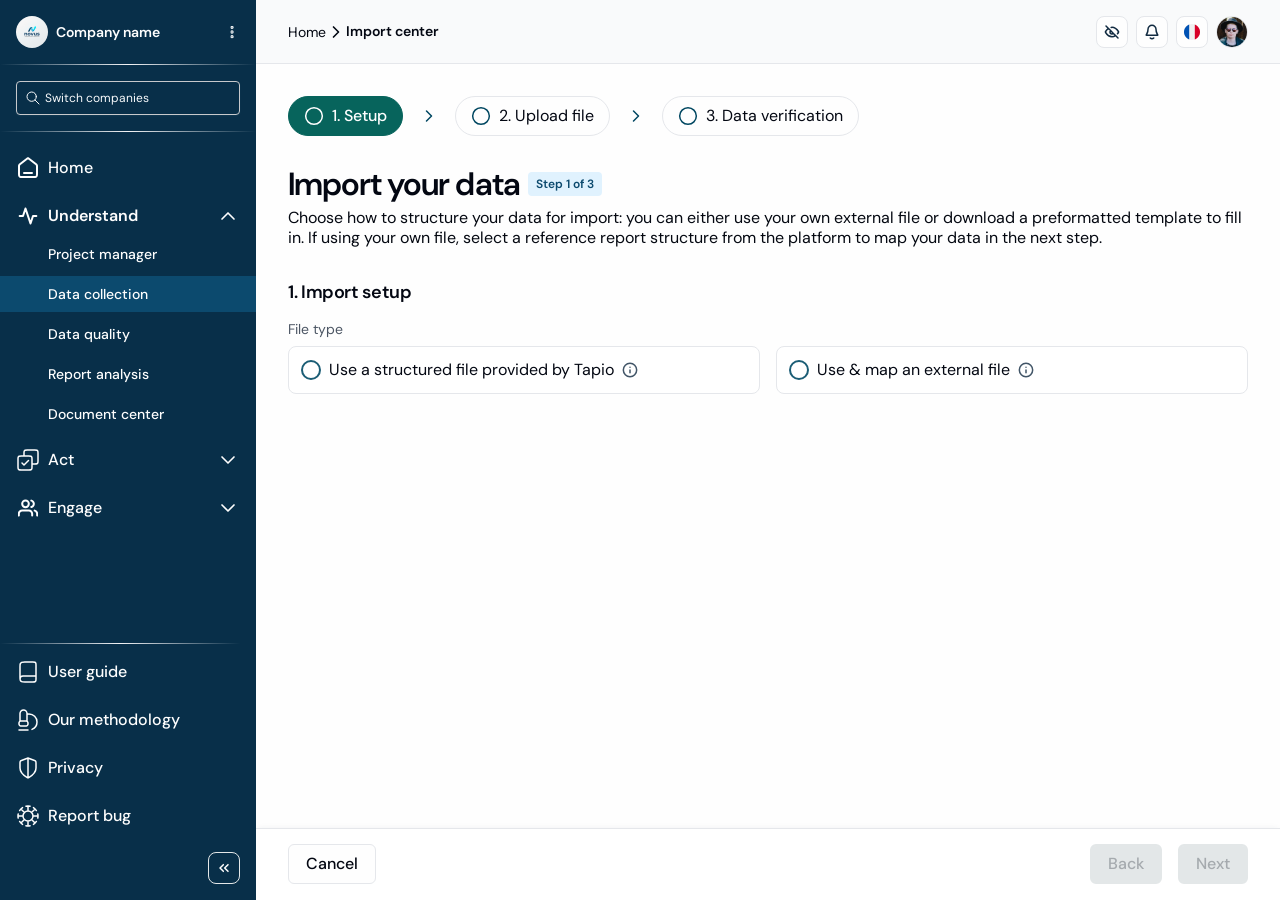
==== commit 1c72bf23: "Open the prototype at Step 1 The site root served index.html, which was Step 3. Step 3 is now step-3" ====
--- a/index.html
+++ b/index.html
@@ -3,742 +3,12 @@
 <head>
 <meta charset="utf-8">
 <meta name="viewport" content="width=device-width, initial-scale=1">
-<title>Import center – Data verification</title>
-<link rel="preconnect" href="https://fonts.googleapis.com">
-<link rel="preconnect" href="https://fonts.gstatic.com" crossorigin>
-<link href="https://fonts.googleapis.com/css2?family=DM+Sans:opsz,wght@9..40,400;9..40,500;9..40,600;9..40,700&display=swap" rel="stylesheet">
-<link rel="stylesheet" href="shared.css?v=20">
-<link rel="stylesheet" href="flow.css?v=20">
-<style>
-  :root { --tapio-green: #2d5c4f; --tapio-warning-fill: #fff7de; }
-
-  .warn-banner {
-    display: flex; align-items: center; gap: 8px; padding: 8px 16px;
-    background: var(--tapio-warning-fill); border-radius: 8px; font-size: 14px; line-height: 20px;
-  }
-  .warn-banner b { font-weight: 500; }
-  .task-intro .warn-banner { margin-top: 12px; }
-  .task-intro .warn-banner p { font-size: 14px; line-height: 20px; color: var(--tapio-deep-indigo); }
-
-  /* Status icons */
-  .red-alert { position: relative; width: 16px; height: 16px; flex-shrink: 0; background: var(--tapio-red); border-radius: 16px; overflow: hidden; }
-  .red-alert img { position: absolute; left: 7px; top: 2.285px; width: 2px; height: 9.515px; }
-  .green-alert { width: 16px; height: 16px; flex-shrink: 0; border-radius: 16px; background: var(--tapio-green) url("assets/green-check.svg") center / 9.6px no-repeat; }
-  .field-ok {
-    width: 16px; height: 16px; flex-shrink: 0; border-radius: 16px; border: 1.5px solid var(--tapio-green); position: relative;
-  }
-  .field-ok::after {
-    content: ""; position: absolute; inset: 0; background: var(--tapio-green);
-    -webkit-mask: url("assets/green-check.svg") center / 8px no-repeat; mask: url("assets/green-check.svg") center / 8px no-repeat;
-  }
-
-  /* ---------- Verification panel ---------- */
-  .status-line { display: flex; align-items: center; gap: 8px; font: var(--ts-body); color: var(--act-ink); }
-  .status-line b { font-weight: 500; }
-  #results { display: flex; flex-direction: column; gap: 16px; }
-  .loading { display: flex; flex-direction: column; gap: 8px; font: var(--ts-body); color: #040811; }
-  .loading small { display: flex; align-items: center; gap: 4px; font: var(--ts-label); color: #4b5563; }
-  .loading small img { animation: spin 1.2s linear infinite; }
-  @keyframes spin { to { transform: rotate(360deg); } }
-
-  #tableArea { display: flex; flex-direction: column; }
-  .tbl-filters .filter-btn span { max-width: 220px; overflow: hidden; text-overflow: ellipsis; }
-
-  .v-scroll { overflow-x: auto; }
-  .v-table { width: 100%; min-width: 1040px; border-collapse: collapse; table-layout: fixed; }
-  .v-table th, .v-table td {
-    height: 64px; padding: 0 12px; border-bottom: 1px solid var(--act-gray-200);
-    font: var(--ts-body); white-space: nowrap; overflow: hidden; text-overflow: ellipsis; color: var(--act-ink);
-  }
-  .v-table th:last-child, .v-table td:last-child { border-right: 0; }
-  /* Headers align with their cells: text columns left, control columns (select, status, action) centred */
-  .v-table th, .v-table td { text-align: left; }
-  .v-table th:nth-child(-n+2), .v-table td:nth-child(-n+2),
-  .v-table th:last-child, .v-table td:last-child { text-align: center; }
-  .v-table td { background: #fff; }
-  .v-table tbody tr:last-child td { border-bottom: 0; }
-  .v-table tbody tr:hover td { background: #f9fafb; }
-  .v-table td.num { font: var(--ts-body-medium); }
-  .v-table .ico { display: flex; justify-content: center; }
-  .v-table .ico.start { justify-content: flex-start; }
-  .v-table tr.selected td { background: #f0f9ff; border-bottom-color: var(--sky-100); }
-  .v-table .checkbox { margin: 0 auto; }
-  .v-table .eye-btn {
-    width: 32px; height: 32px; padding: 8px; margin: 0 auto; display: flex; align-items: center; justify-content: center; border-radius: 8px;
-  }
-  .v-table .eye-btn .on { display: none; }
-  .v-table .eye-btn:hover, .v-table .eye-btn.active { background: #f3f4f6; }
-  .v-empty td { text-align: center; color: var(--tapio-charcoal-blue); }
-  .page:disabled, .page-cta:disabled { opacity: .4; cursor: not-allowed; }
-
-  /* Bulk selection bar */
-  .select-bar {
-    position: sticky; bottom: 72px; z-index: 30; display: flex; align-items: center; gap: 32px; padding: 15px 32px 16px;
-    background: var(--tapio-alice-blue); border-top: 1px solid var(--tapio-frost-gray);
-    box-shadow: 0 -1px 4px 0 rgba(0, 0, 0, 0.06), 0 -1px 0 0 rgba(0, 0, 0, 0.1);
-  }
-  .select-bar p { font-size: 14px; line-height: 20px; font-weight: 500; }
-  .select-bar .link { font-size: 14px; line-height: 20px; font-weight: 500; color: var(--tapio-charcoal-blue); border-bottom: 1px solid var(--tapio-charcoal-blue); margin-top: 4px; }
-
-  /* ---------- Edit overlays ---------- */
-  dialog.drawer.edit { display: none; }
-  dialog.drawer.edit[open] { display: flex; flex-direction: column; overflow: hidden; }
-  .edit .drawer-head { position: static; flex-shrink: 0; }
-  .edit-nav { display: flex; align-items: center; justify-content: space-between; }
-  .pager { display: flex; }
-  .pager button {
-    width: 32px; height: 32px; padding: 8px; display: flex; align-items: center; justify-content: center;
-    background: #fff; border: 1px solid var(--act-gray-200); box-shadow: var(--shadow-xs);
-  }
-  .pager button:hover:not(:disabled) { background: #f3f4f6; }
-  .pager button:first-child { border-radius: 8px 0 0 8px; }
-  .pager button:last-child { border-radius: 0 8px 8px 0; border-left: 0; }
-  .pager button:disabled { opacity: .4; cursor: not-allowed; }
-  .edit-body { flex: 1; overflow-y: auto; padding: 32px; display: flex; flex-direction: column; gap: 16px; background: var(--tapio-white); }
-  .edit-body h3 { font: var(--ts-section-title); letter-spacing: var(--ls-section-title); color: var(--act-ink); }
-  .fields { display: flex; flex-direction: column; gap: 16px; }
-  .field label { display: flex; align-items: center; gap: 4px; margin-bottom: 4px; font: var(--ts-body-medium); line-height: normal; color: #4b5563; }
-  .combo { position: relative; }
-  .combo-box {
-    display: flex; align-items: center; gap: 8px; padding: 0 8px; height: 40px;
-    background: #fff; border: 1px solid var(--act-gray-200); border-radius: 8px; box-shadow: var(--shadow-xs);
-  }
-  .combo-box:focus-within { border-color: var(--tapio-midnight-blue); }
-  .combo-box input {
-    flex: 1; min-width: 0; border: 0; outline: 0; background: none; font: var(--ts-body); color: var(--act-ink);
-  }
-  .combo-box input::placeholder { color: #4b5563; opacity: 1; }
-  .combo-box input[readonly] { cursor: pointer; }
-  .combo-box button { display: flex; }
-  .combo.open .combo-box button img { transform: rotate(180deg); }
-  .drawer-foot {
-    flex-shrink: 0; display: flex; justify-content: flex-end; gap: 16px; padding: 23px 32px 24px;
-    background: #fff; border-top: 1px solid var(--act-gray-200);
-  }
-
-  /* Missing-data confirmation list */
-  #missingModal ul { max-height: 50vh; overflow-y: auto; }
-  #missingModal .modal-body li::before { background: var(--tapio-deep-indigo); }
-
-  /* ---------- Import notification ---------- */
-  .notice {
-    position: fixed; top: 80px; right: 32px; z-index: 200; width: min(656px, calc(100vw - 32px));
-    display: flex; align-items: center; gap: 24px; padding: 20px 16px;
-    background: var(--tapio-white); border: 1px solid var(--tapio-frost-gray); border-radius: 8px;
-    box-shadow: var(--shadow-md); animation: notice-in .25s ease-out;
-  }
-  @keyframes notice-in { from { transform: translateY(-8px); opacity: 0; } }
-  .notice .msg { flex: 1; display: flex; align-items: center; gap: 8px; font-size: 16px; line-height: 24px; }
-  .notice .msg img { width: 32px; height: 32px; border-radius: 32px; object-fit: cover; flex-shrink: 0; }
-  .notice a { font-weight: 500; color: var(--tapio-deep-indigo); }
-  .notice time { font-size: 16px; line-height: 24px; color: #4d5659; white-space: nowrap; }
-
-  @media (max-width: 768px) {
-    .warn-banner { align-items: flex-start; }
-    .warn-banner > img { margin-top: 2px; }
-    .status-line { align-items: flex-start; }
-    .status-line > span:first-child { margin-top: 4px; }
-    .edit-body { padding: 20px 16px; }
-    .drawer-foot { padding: 16px; }
-    .select-bar { padding: 12px 16px; gap: 16px; justify-content: space-between; }
-    .notice { right: 16px; top: 72px; gap: 12px; }
-  }
-</style>
+<title>Import center</title>
+<!-- The site root always starts the flow at Step 1. -->
+<meta http-equiv="refresh" content="0; url=step-1.html">
+<script>location.replace("step-1.html" + location.search + location.hash);</script>
 </head>
 <body>
-<div class="app">
-
-  <div class="nav-scrim"></div>
-  <aside class="nav">
-    <div>
-      <div class="nav-company">
-        <div class="nav-company-id">
-          <img src="assets/act-logo.png" alt="">
-          <span>Company name</span>
-        </div>
-        <button class="nav-dots" aria-label="More options"><img class="icon-16" src="assets/act-dots.svg" alt=""></button>
-      </div>
-      <div class="sep"></div>
-    </div>
-
-    <div class="nav-search-wrap">
-      <div class="nav-search">
-        <img class="icon-16" src="assets/act-search.svg" alt="">
-        <span>Switch companies</span>
-      </div>
-    </div>
-
-    <div class="sep"></div>
-
-    <div class="nav-body">
-      <nav class="nav-ctas">
-        <button class="nav-cta"><span class="lbl"><img class="icon-24" src="assets/home.svg" alt="">Home</span></button>
-
-        <div>
-          <button class="nav-cta open">
-            <span class="lbl"><img class="icon-24 p2" src="assets/act-understand.svg" alt="">Understand</span>
-            <img class="icon-24 chev" src="assets/act-chev-a.svg" alt="">
-          </button>
-          <div class="nav-sub">
-            <a href="#">Project manager</a>
-            <a href="#" class="active">Data collection</a>
-            <a href="#">Data quality</a>
-            <a href="#">Report analysis</a>
-            <a href="#">Document center</a>
-          </div>
-        </div>
-
-        <button class="nav-cta">
-          <span class="lbl"><img class="icon-24" src="assets/act-act.svg" alt="">Act</span>
-          <img class="icon-24" src="assets/act-chev-a.svg" alt="">
-        </button>
-        <button class="nav-cta">
-          <span class="lbl"><img class="icon-24 p2" src="assets/act-engage.svg" alt="">Engage</span>
-          <img class="icon-24" src="assets/act-chev-a.svg" alt="">
-        </button>
-      </nav>
-
-      <div class="nav-bottom">
-        <div class="nav-bottom-links">
-          <div class="sep"></div>
-          <button class="nav-cta"><span class="lbl"><img class="icon-24" src="assets/act-book.svg" alt="">User guide</span></button>
-          <button class="nav-cta"><span class="lbl"><img class="icon-24" src="assets/act-microscope.svg" alt="">Our methodology</span></button>
-          <button class="nav-cta"><span class="lbl"><img class="icon-24" src="assets/act-shield.svg" alt="">Privacy</span></button>
-          <button class="nav-cta"><span class="lbl"><img class="icon-24" src="assets/act-virus.svg" alt="">Report bug</span></button>
-        </div>
-        <button class="nav-collapse" aria-label="Collapse navigation"><img class="icon-16" src="assets/act-collapse.svg" alt=""></button>
-      </div>
-    </div>
-  </aside>
-
-  <main class="main">
-    <header class="topbar">
-      <button class="icon-btn menu-btn" aria-label="Open navigation"><img class="icon-16" src="assets/chevron-left-double.svg" alt=""></button>
-      <div class="crumbs">
-        <span>Home</span>
-        <img class="icon-20 chev" src="assets/act-crumb-chev.svg" alt="">
-        <strong>Import center</strong>
-      </div>
-      <div class="top-actions">
-        <button class="icon-btn" aria-label="Hide"><img class="icon-16" src="assets/act-eye-off.svg" alt=""></button>
-        <button class="icon-btn" aria-label="Notifications"><img class="icon-16" src="assets/act-bell.svg" alt=""></button>
-        <button class="icon-btn" aria-label="Language"><img class="icon-16" src="assets/act-flag-fr.svg" alt=""></button>
-        <img class="avatar" src="assets/act-avatar.png" alt="User avatar">
-      </div>
-    </header>
-
-    <div class="container">
-      <nav class="flow-steps" aria-label="Import steps">
-        <ol>
-          <li class="flow-step done"><img class="icon-20" src="assets/step-check-teal.svg" alt="">1. Setup<span class="sr-only"> (completed)</span></li>
-          <li class="flow-chev" aria-hidden="true"><img class="icon-20" src="assets/step-chevron.svg" alt=""></li>
-          <li class="flow-step done"><img class="icon-20" src="assets/step-check-teal.svg" alt="">2. Upload file<span class="sr-only"> (completed)</span></li>
-          <li class="flow-chev" aria-hidden="true"><img class="icon-20" src="assets/step-chevron.svg" alt=""></li>
-          <li class="flow-step current" aria-current="step"><img class="icon-20" src="assets/step-circle-white.svg" alt="">3. Data verification</li>
-        </ol>
-      </nav>
-      <header class="task-intro">
-        <div class="ph-title"><h1>Import your data</h1><span class="ph-badge">Step 3 of 3</span></div>
-        <p>In this final step, review your data in the provided table, which highlights any activity data with missing critical information. Edit entries individually or in bulk to ensure all required fields are complete. Data with unresolved critical errors will not be imported.</p>
-        <div class="warn-banner">
-          <img class="icon-16" src="assets/warning-circle.svg" alt="">
-          <p>Data rows with non-critical errors will be imported,<b> but the fields containing errors will be left empty</b>. You can review, correct, and complete them in the report overview after the import.</p>
-        </div>
-      </header>
-
-      <section class="sec" id="verifyPanel">
-        <h2 class="sec-title">Critical data verification</h2>
-
-        <div class="loading" id="loading">
-          <p>Your data is being processed. If you have any data with critical information missing, they will be displayed in this table.</p>
-          <small><img class="icon-16" src="assets/loading.svg" alt="">Estimated time: 3 min</small>
-        </div>
-
-        <div id="results" hidden>
-          <div class="status-line" id="statusLine"></div>
-          <div id="tableArea">
-            <div class="tbl-toolbar"><div class="tbl-filters v-filters" id="filters"></div></div>
-            <div class="tbl-box">
-            <div class="v-scroll">
-              <table class="v-table">
-                <colgroup>
-                  <col style="width:52px"><col style="width:84px"><col style="width:72px"><col style="width:124px"><col style="width:72px">
-                  <col style="width:212px"><col style="width:150px"><col><col style="width:80px">
-                </colgroup>
-                <thead>
-                  <tr>
-                    <th><input type="checkbox" class="checkbox" id="selectPage" aria-label="Select all rows on this page"></th>
-                    <th>Status</th><th>Row</th><th>Site</th><th>Year</th><th>Main step</th><th>Form section</th><th>Sub section</th><th>Action</th>
-                  </tr>
-                </thead>
-                <tbody id="rows"></tbody>
-              </table>
-            </div>
-            <div class="pagination" id="pagination"></div>
-            </div>
-          </div>
-        </div>
-      </section>
-
-    </div>
-
-    <div class="select-bar" id="selectBar" hidden>
-      <div>
-        <p id="selectCount">0 Activity datas selected</p>
-        <button class="link" id="clearSelection">Clear selection</button>
-      </div>
-      <button class="cta" id="bulkEdit">Edit</button>
-    </div>
-    <footer class="footer">
-      <button class="cta neutral" id="cancelBtn">Cancel</button>
-      <div class="footer-right">
-        <button class="cta" onclick="location.href='step-2.html'">Back</button>
-        <button class="cta primary" id="completeBtn" disabled>Finalize import</button>
-      </div>
-    </footer>
-  </main>
-</div>
-
-<!-- Single / multiple edit overlay -->
-<dialog class="drawer edit" id="editDrawer" aria-labelledby="editTitle">
-  <div class="drawer-head">
-    <div class="edit-nav">
-      <button class="drawer-back" data-close><img class="icon-16" src="assets/arrow-narrow-left.svg" alt="">Return to import finalization</button>
-      <div class="pager" id="pager">
-        <button id="prevRow" aria-label="Previous activity data"><img class="icon-16" src="assets/chevron-left-sm.svg" alt=""></button>
-        <button id="nextRow" aria-label="Next activity data"><img class="icon-16" src="assets/chevron-right-sm.svg" alt=""></button>
-      </div>
-    </div>
-    <h2 id="editTitle">Activity data name</h2>
-    <p id="editDesc"></p>
-  </div>
-  <div class="edit-body">
-    <h3>Critical data details</h3>
-    <div class="fields" id="fields"></div>
-  </div>
-  <div class="drawer-foot">
-    <button class="cta outline" id="resetEdit">Reset changes</button>
-    <button class="cta primary" id="saveEdit">Save changes</button>
-  </div>
-</dialog>
-
-<!-- Missing critical data confirmation -->
-<dialog class="modal" id="missingModal" aria-labelledby="missingTitle">
-  <div class="modal-inner">
-    <div class="modal-head">
-      <h2 id="missingTitle"></h2>
-      <button class="modal-close" data-close aria-label="Close"><img src="assets/x-close.svg" alt=""></button>
-    </div>
-    <div class="modal-body">
-      <p>Proceeding without correction will exclude them from the import.</p>
-      <ul id="missingList"></ul>
-    </div>
-    <div class="modal-foot">
-      <button class="cta" data-close>Cancel</button>
-      <button class="cta primary" id="confirmComplete">Finalize import</button>
-    </div>
-  </div>
-</dialog>
-
-<!-- Leave flow modal -->
-<dialog class="modal fixed" id="leaveModal" aria-labelledby="leaveTitle">
-  <div class="modal-inner">
-    <div class="modal-top">
-      <div class="modal-head">
-        <h2 id="leaveTitle">Leave import center ?</h2>
-        <button class="modal-close" data-close aria-label="Close"><img src="assets/x-close.svg" alt=""></button>
-      </div>
-      <div class="modal-body danger">
-        <p>Cancel your import? This action cannot be undone.</p>
-        <ul><li>Any progress made so far will be lost and your data won’t be imported</li></ul>
-      </div>
-    </div>
-    <div class="modal-foot">
-      <button class="cta" data-close>Return</button>
-      <button class="cta danger" id="confirmLeave">Leave import center</button>
-    </div>
-  </div>
-</dialog>
-
-<script>
-  const $ = s => document.querySelector(s);
-  const esc = s => String(s).replace(/[&<>"]/g, c => ({ "&": "&amp;", "<": "&lt;", ">": "&gt;", '"': "&quot;" }[c]));
-
-  /* ---------- Reference data ---------- */
-  const SITES = ["Site name", "Paris HQ", "Lyon plant", "Marseille office", "Lille warehouse", "Bordeaux store"];
-  const YEARS = ["2020", "2021", "2022", "2023", "2024", "2025"];
-  const STRUCTURE = {
-    "Energy Consumption": {
-      "Fuel-on-site": ["Without control on sources", "With control on sources"],
-      "Cooling systems on site": ["Without control on sources", "With control on sources"],
-      "Green electricity on site": ["Without control on sources", "With control on sources"]
-    },
-    "Mobility": { "Business travel": ["Air travel", "Train travel"], "Commuting": ["Car", "Public transport"] },
-    "Logistics": { "Upstream freight": ["Road freight", "Sea freight"] },
-    "Waste": { "Waste on site": ["Landfill", "Recycling"] }
-  };
-  const FIELDS = [
-    { key: "site", label: "Site name", options: () => SITES, placeholder: "Type or select a site name" },
-    { key: "year", label: "Year", options: () => YEARS, placeholder: "Type or select a year" },
-    { key: "particularity", label: "Particularity", options: () => YEARS, placeholder: "Type or select a particularity" },
-    { key: "step", label: "Main steps", options: () => Object.keys(STRUCTURE), placeholder: "Type or select a main step" },
-    { key: "form", label: "Form section", options: v => v.step && STRUCTURE[v.step] ? Object.keys(STRUCTURE[v.step]) : [...new Set(Object.values(STRUCTURE).flatMap(Object.keys))], placeholder: "Type or select a form section" },
-    { key: "sub", label: "Sub Section", options: v => {
-        const forms = v.step && STRUCTURE[v.step] ? [STRUCTURE[v.step]] : Object.values(STRUCTURE);
-        return [...new Set(forms.flatMap(f => v.form && f[v.form] ? f[v.form] : v.form ? [] : Object.values(f).flat()))];
-      }, placeholder: "Select a sub section", selectOnly: true }
-  ];
-  const CRITICAL = ["site", "year", "step", "form", "sub"];
-
-  /* ---------- Imported rows (mock) ---------- */
-  const TOTAL = 240;
-  const FAULTY = [3, 4, 8, 10, 6, 24, 38, 56, 87, 95, 102, 115, 121, 133, 148, 160, 172, 189, 201, 230];
-  const scenario = new URLSearchParams(location.search).get("scenario");
-  const makeRow = n => ({ n, site: SITES[n % SITES.length], year: YEARS[2 + (n % 4)], particularity: YEARS[2 + (n % 4)], step: "Energy Consumption", form: "Fuel-on-site", sub: "Without control on sources" });
-  let ROWS = [];
-  function buildRows() {
-    const faulty = scenario === "clean" ? [] : FAULTY;
-    const rows = Array.from({ length: TOTAL }, (_, i) => makeRow(i + 1));
-    faulty.forEach(n => {
-      const r = rows[n - 1];
-      r.site = null;
-      if (n === 95) Object.assign(r, { year: null, step: null, form: null, sub: null });
-    });
-    // Rows with missing critical data are listed first, in the order the import reported them.
-    ROWS = faulty.map(n => rows[n - 1]).concat(rows.filter(r => !faulty.includes(r.n)));
-  }
-  const isMissing = r => CRITICAL.some(k => !r[k]);
-  const missingRows = () => ROWS.filter(isMissing);
-
-  /* ---------- Table state ---------- */
-  const PAGE_SIZE = 10;
-  const state = { page: 1, filters: {}, selected: new Set(), editing: null };
-  const FILTERS = [
-    { key: "status", label: "Status", values: () => ["Missing critical data", "Complete"] },
-    { key: "year", label: "Year", values: () => YEARS },
-    { key: "step", label: "Main Step", values: () => Object.keys(STRUCTURE) },
-    { key: "form", label: "Form Section", values: () => [...new Set(Object.values(STRUCTURE).flatMap(Object.keys))] },
-    { key: "sub", label: "Sub Section", values: () => [...new Set(Object.values(STRUCTURE).flatMap(f => Object.values(f).flat()))] }
-  ];
-  function visibleRows() {
-    return ROWS.filter(r => FILTERS.every(f => {
-      const v = state.filters[f.key];
-      if (!v) return true;
-      if (f.key === "status") return (v === "Complete") !== isMissing(r);
-      return r[f.key] === v;
-    }));
-  }
-
-  const missingIcon = '<span class="ico start"><img class="icon-16" src="assets/alert-circle.svg" alt="Missing"></span>';
-  const cell = (v, cls = "") => v ? `<td class="${cls}">${esc(v)}</td>` : `<td>${missingIcon}</td>`;
-
-  function renderStatus() {
-    const missing = missingRows().length;
-    $("#statusLine").innerHTML = missing
-      ? `<span class="red-alert"><img src="assets/red-alert-mark.svg" alt=""></span><span><b>${missing}/${TOTAL}</b>&nbsp; Activity data(s) require their critical info to be filled in or these won’t be imported</span>`
-      : `<span class="green-alert"></span><span><b>${TOTAL}/${TOTAL}</b>&nbsp; Activity data(s) will be imported without any critical values missing.</span>`;
-  }
-
-  function renderTable() {
-    const rows = visibleRows();
-    const pages = Math.max(1, Math.ceil(rows.length / PAGE_SIZE));
-    state.page = Math.min(state.page, pages);
-    const slice = rows.slice((state.page - 1) * PAGE_SIZE, state.page * PAGE_SIZE);
-    $("#rows").innerHTML = slice.length ? slice.map(r => `
-      <tr data-n="${r.n}" class="${state.selected.has(r.n) ? "selected" : ""}">
-        <td><input type="checkbox" class="checkbox" ${state.selected.has(r.n) ? "checked" : ""} aria-label="Select row ${r.n}"></td>
-        <td><span class="ico">${isMissing(r) ? '<span class="red-alert" role="img" aria-label="Missing critical data"><img src="assets/red-alert-mark.svg" alt=""></span>' : '<span class="green-alert" role="img" aria-label="Complete"></span>'}</span></td>
-        <td class="num">#${r.n}</td>
-        ${cell(r.site)}${cell(r.year)}${cell(r.step)}${cell(r.form)}${cell(r.sub)}
-        <td><button class="eye-btn ${state.editing === r.n ? "active" : ""}" data-edit="${r.n}" aria-label="Edit row ${r.n}">
-          <img class="icon-16 off" src="assets/eye-dark.svg" alt=""><img class="icon-16 on" src="assets/eye-light.svg" alt=""></button></td>
-      </tr>`).join("") : `<tr class="v-empty"><td colspan="9">No activity data matches these filters.</td></tr>`;
-    const pageNums = slice.map(r => r.n);
-    const allOnPage = pageNums.length && pageNums.every(n => state.selected.has(n));
-    $("#selectPage").checked = !!allOnPage;
-    $("#selectPage").indeterminate = !allOnPage && pageNums.some(n => state.selected.has(n));
-    renderPagination(pages);
-    renderSelectBar();
-  }
-
-  function pageList(pages, cur) {
-    if (pages <= 7) return Array.from({ length: pages }, (_, i) => i + 1);
-    const set = new Set([1, 2, 3, pages - 2, pages - 1, pages, cur - 1, cur, cur + 1].filter(p => p >= 1 && p <= pages));
-    const sorted = [...set].sort((a, b) => a - b), out = [];
-    sorted.forEach((p, i) => { if (i && p - sorted[i - 1] > 1) out.push("…"); out.push(p); });
-    return out;
-  }
-  function renderPagination(pages) {
-    $("#pagination").innerHTML = `
-      <button class="page-cta prev" data-page="${state.page - 1}" ${state.page === 1 ? "disabled" : ""} aria-label="Previous page"><img class="icon-16" src="assets/pg-arrow.svg" alt=""></button>
-      <div class="pages">${pageList(pages, state.page).map(p => p === "…" ? '<span class="page">...</span>'
-        : `<button class="page ${p === state.page ? "active" : ""}" data-page="${p}" ${p === state.page ? 'aria-current="page"' : ""}>${p}</button>`).join("")}</div>
-      <button class="page-cta next" data-page="${state.page + 1}" ${state.page === pages ? "disabled" : ""} aria-label="Next page"><img class="icon-16" src="assets/pg-arrow.svg" alt=""></button>`;
-  }
-  $("#pagination").addEventListener("click", e => {
-    const b = e.target.closest("[data-page]");
-    if (!b || b.disabled) return;
-    state.page = +b.dataset.page;
-    renderTable();
-  });
-
-  /* ---------- Selection ---------- */
-  function renderSelectBar() {
-    const n = state.selected.size;
-    $("#selectBar").hidden = !n;
-    $("#selectCount").textContent = `${n} Activity data${n === 1 ? "" : "s"} selected`;
-  }
-  $("#rows").addEventListener("change", e => {
-    if (!e.target.matches(".checkbox")) return;
-    const n = +e.target.closest("tr").dataset.n;
-    e.target.checked ? state.selected.add(n) : state.selected.delete(n);
-    renderTable();
-  });
-  $("#selectPage").addEventListener("change", e => {
-    $("#rows").querySelectorAll("tr[data-n]").forEach(tr => {
-      const n = +tr.dataset.n;
-      e.target.checked ? state.selected.add(n) : state.selected.delete(n);
-    });
-    renderTable();
-  });
-  $("#clearSelection").addEventListener("click", () => { state.selected.clear(); renderTable(); });
-
-  /* ---------- Filters ---------- */
-  let openFilter = null;
-  $("#filters").innerHTML = FILTERS.map(f => `
-    <div class="filter" data-key="${f.key}">
-      <button class="filter-btn" aria-haspopup="listbox" aria-expanded="false"><span>${f.label}</span><img class="icon-20" src="assets/chevron-down.svg" alt=""></button>
-    </div>`).join("");
-  function closeFilter() {
-    if (!openFilter) return;
-    openFilter.classList.remove("open");
-    openFilter.querySelector(".filter-btn").setAttribute("aria-expanded", "false");
-    openFilter.querySelector(".select-menu")?.remove();
-    openFilter = null;
-  }
-  $("#filters").addEventListener("click", e => {
-    const f = e.target.closest(".filter");
-    if (!f) return;
-    const def = FILTERS.find(x => x.key === f.dataset.key);
-    const opt = e.target.closest('[role="option"]');
-    if (opt) {
-      state.filters[def.key] = opt.dataset.value || null;
-      const btn = f.querySelector(".filter-btn");
-      btn.classList.toggle("set", !!state.filters[def.key]);
-      btn.firstElementChild.textContent = state.filters[def.key] || def.label;
-      closeFilter();
-      state.page = 1;
-      renderTable();
-      return;
-    }
-    if (f === openFilter) return closeFilter();
-    closeFilter();
-    const menu = document.createElement("div");
-    menu.className = "select-menu";
-    menu.setAttribute("role", "listbox");
-    menu.innerHTML = [`<div role="option" data-value="" aria-selected="${!state.filters[def.key]}">All</div>`]
-      .concat(def.values().map(v => `<div role="option" data-value="${esc(v)}" aria-selected="${state.filters[def.key] === v}">${esc(v)}</div>`)).join("");
-    f.appendChild(menu);
-    f.classList.add("open");
-    f.querySelector(".filter-btn").setAttribute("aria-expanded", "true");
-    openFilter = f;
-  });
-
-  /* ---------- Edit overlay (single row or bulk) ---------- */
-  const SINGLE_DESC = "Use this overlay to fill in the missing critical information for a single activity. Complete the required fields using dropdowns and text inputs to ensure the activity can be successfully imported.";
-  const BULK_DESC = "Update missing critical information for multiple activity data entries at once. Choices made in dropdowns and text inputs will apply to all selected entries, overriding any existing values in the affected fields (e.g., updating the year will replace original values for all selected entries).";
-  const edit = { mode: null, row: null, values: {} };
-  const drawer = $("#editDrawer");
-
-  function openEdit(mode, n) {
-    edit.mode = mode;
-    edit.row = n ?? null;
-    const r = mode === "single" ? ROWS.find(x => x.n === n) : null;
-    edit.values = Object.fromEntries(FIELDS.map(f => [f.key, r ? r[f.key] || "" : ""]));
-    $("#editTitle").textContent = mode === "single" ? `Activity data #${n}` : "Edit multiple selection";
-    $("#editDesc").textContent = mode === "single" ? SINGLE_DESC : BULK_DESC;
-    $("#pager").hidden = mode !== "single";
-    state.editing = mode === "single" ? n : null;
-    renderFields();
-    renderPager();
-    renderTable();
-    if (!drawer.open) drawer.showModal();
-  }
-  function renderPager() {
-    if (edit.mode !== "single") return;
-    const list = visibleRows(), i = list.findIndex(r => r.n === edit.row);
-    $("#prevRow").disabled = i <= 0;
-    $("#nextRow").disabled = i === -1 || i >= list.length - 1;
-  }
-  function stepRow(dir) {
-    const list = visibleRows(), i = list.findIndex(r => r.n === edit.row);
-    const next = list[i + dir];
-    if (!next) return;
-    state.page = Math.floor((i + dir) / PAGE_SIZE) + 1;
-    openEdit("single", next.n);
-  }
-  $("#prevRow").addEventListener("click", () => stepRow(-1));
-  $("#nextRow").addEventListener("click", () => stepRow(1));
-
-  function statusIcon(f) {
-    if (edit.mode !== "single" || f.key === "particularity" && !edit.values[f.key]) return "";
-    return edit.values[f.key]
-      ? '<span class="field-ok" role="img" aria-label="Filled"></span>'
-      : '<img class="icon-16" src="assets/field-missing.svg" alt="Missing">';
-  }
-  function renderFields() {
-    $("#fields").innerHTML = FIELDS.map(f => `
-      <div class="field" data-key="${f.key}">
-        <label for="f-${f.key}">${esc(f.label)} ${statusIcon(f)}</label>
-        <div class="combo">
-          <div class="combo-box">
-            <input id="f-${f.key}" autocomplete="off" value="${esc(edit.values[f.key])}" placeholder="${esc(f.placeholder)}" ${f.selectOnly ? "readonly" : ""}
-              role="combobox" aria-expanded="false" aria-autocomplete="list">
-            <button type="button" tabindex="-1" aria-label="Show options"><img class="icon-20" src="assets/chevron-down-dark.svg" alt=""></button>
-          </div>
-        </div>
-      </div>`).join("");
-  }
-  function refreshStatusIcons() {
-    FIELDS.forEach(f => {
-      const label = $(`.field[data-key="${f.key}"] label`);
-      label.innerHTML = `${esc(f.label)} ${statusIcon(f)}`;
-    });
-  }
-
-  let openCombo = null;
-  function closeCombo() {
-    if (!openCombo) return;
-    openCombo.classList.remove("open");
-    openCombo.querySelector("input").setAttribute("aria-expanded", "false");
-    openCombo.querySelector(".select-menu")?.remove();
-    openCombo = null;
-  }
-  function showCombo(combo, filterText) {
-    if (openCombo && openCombo !== combo) closeCombo();
-    const key = combo.closest(".field").dataset.key, f = FIELDS.find(x => x.key === key);
-    const q = (filterText || "").toLowerCase();
-    const opts = f.options(edit.values).filter(o => !q || o.toLowerCase().includes(q));
-    let menu = combo.querySelector(".select-menu");
-    if (!menu) {
-      menu = document.createElement("div");
-      menu.className = "select-menu";
-      menu.setAttribute("role", "listbox");
-      combo.appendChild(menu);
-    }
-    menu.innerHTML = opts.length
-      ? opts.map(o => `<div role="option" data-value="${esc(o)}" aria-selected="${edit.values[key] === o}">${esc(o)}</div>`).join("")
-      : `<div role="option" aria-disabled="true" style="cursor:default;color:var(--tapio-charcoal-blue)">${f.selectOnly ? "Select a form section first" : "Press Enter to use this value"}</div>`;
-    const room = $(".edit-body").getBoundingClientRect().bottom - combo.getBoundingClientRect().bottom;
-    menu.classList.toggle("up", room < 240);
-    combo.classList.add("open");
-    combo.querySelector("input").setAttribute("aria-expanded", "true");
-    openCombo = combo;
-  }
-  function setValue(key, value) {
-    edit.values[key] = value;
-    // Keep the section hierarchy consistent when a parent value changes.
-    if (key === "step" && edit.values.form && !FIELDS[4].options(edit.values).includes(edit.values.form)) edit.values.form = "";
-    if ((key === "step" || key === "form") && edit.values.sub && !FIELDS[5].options(edit.values).includes(edit.values.sub)) edit.values.sub = "";
-    FIELDS.forEach(f => { $(`#f-${f.key}`).value = edit.values[f.key]; });
-    refreshStatusIcons();
-  }
-  $("#fields").addEventListener("click", e => {
-    const combo = e.target.closest(".combo");
-    if (!combo) return;
-    const opt = e.target.closest('[role="option"][data-value]');
-    if (opt) {
-      setValue(combo.closest(".field").dataset.key, opt.dataset.value);
-      closeCombo();
-      return;
-    }
-    if (e.target.closest(".combo-box button") || e.target.matches("input[readonly]")) {
-      openCombo === combo ? closeCombo() : showCombo(combo);
-      combo.querySelector("input").focus();
-    }
-  });
-  $("#fields").addEventListener("focusin", e => { if (e.target.matches("input:not([readonly])")) showCombo(e.target.closest(".combo"), ""); });
-  $("#fields").addEventListener("input", e => {
-    const key = e.target.closest(".field").dataset.key;
-    edit.values[key] = e.target.value.trim();
-    refreshStatusIcons();
-    showCombo(e.target.closest(".combo"), e.target.value);
-  });
-  $("#fields").addEventListener("keydown", e => {
-    if (e.key === "Enter") { e.preventDefault(); closeCombo(); }
-    if (e.key === "Escape" && openCombo) { e.preventDefault(); e.stopPropagation(); closeCombo(); }
-  });
-  document.addEventListener("click", e => {
-    if (openCombo && !openCombo.contains(e.target)) closeCombo();
-    if (openFilter && !openFilter.contains(e.target)) closeFilter();
-  });
-
-  $("#resetEdit").addEventListener("click", () => openEdit(edit.mode, edit.row));
-  $("#saveEdit").addEventListener("click", () => {
-    const vals = Object.fromEntries(Object.entries(edit.values).map(([k, v]) => [k, v.trim() || null]));
-    if (edit.mode === "single") {
-      Object.assign(ROWS.find(r => r.n === edit.row), vals);
-    } else {
-      ROWS.filter(r => state.selected.has(r.n)).forEach(r => {
-        Object.entries(vals).forEach(([k, v]) => { if (v) r[k] = v; });
-      });
-      state.selected.clear();
-    }
-    drawer.close();
-    renderAll();
-    toast("Changes saved");
-  });
-  $("#bulkEdit").addEventListener("click", () => openEdit("bulk"));
-  $("#rows").addEventListener("click", e => {
-    const b = e.target.closest("[data-edit]");
-    if (b) openEdit("single", +b.dataset.edit);
-  });
-  // The row whose overlay is open keeps its eye button active; clear it once the overlay closes.
-  new MutationObserver(() => {
-    if (!drawer.open && state.editing !== null) { state.editing = null; closeCombo(); renderTable(); }
-  }).observe(drawer, { attributes: true, attributeFilter: ["open"] });
-
-  /* ---------- Completion ---------- */
-  function renderAll() {
-    renderStatus();
-    // A file with no missing critical data needs no table (compact success state).
-    $("#tableArea").hidden = scenario === "clean";
-    renderTable();
-  }
-  function importFileName() {
-    try { return sessionStorage.getItem("importFileName") || "File_name"; } catch (e) { return "File_name"; }
-  }
-  function completeImport() {
-    $("#missingModal").close();
-    $("#completeBtn").disabled = true;
-    document.querySelector(".notice")?.remove();
-    const time = new Date().toLocaleTimeString([], { hour: "numeric", minute: "2-digit" });
-    document.body.insertAdjacentHTML("beforeend", `
-      <div class="notice" role="status">
-        <div class="msg"><img src="assets/avatar.png" alt=""><p>“${esc(importFileName())}” data has been imported. <a href="#">See import details.</a></p></div>
-        <time>${esc(time)}</time>
-      </div>`);
-  }
-  $("#completeBtn").addEventListener("click", () => {
-    const missing = missingRows();
-    if (!missing.length) return completeImport();
-    $("#missingTitle").textContent = `${missing.length} Activity Data${missing.length === 1 ? " is" : "s are"} missing critical data`;
-    $("#missingList").innerHTML = missing.map(r => `<li>Row ${r.n}</li>`).join("");
-    $("#missingModal").showModal();
-  });
-  $("#confirmComplete").addEventListener("click", completeImport);
-  $("#cancelBtn").addEventListener("click", () => $("#leaveModal").showModal());
-  $("#confirmLeave").addEventListener("click", () => location.reload());
-
-  /* ---------- Processing ---------- */
-  buildRows();
-  setTimeout(() => {
-    $("#loading").hidden = true;
-    $("#results").hidden = false;
-    $("#completeBtn").disabled = false;
-    renderAll();
-  }, 2500);
-</script>
-<script src="shared.js?v=20"></script>
+<p><a href="step-1.html">Start the import</a></p>
 </body>
 </html>
